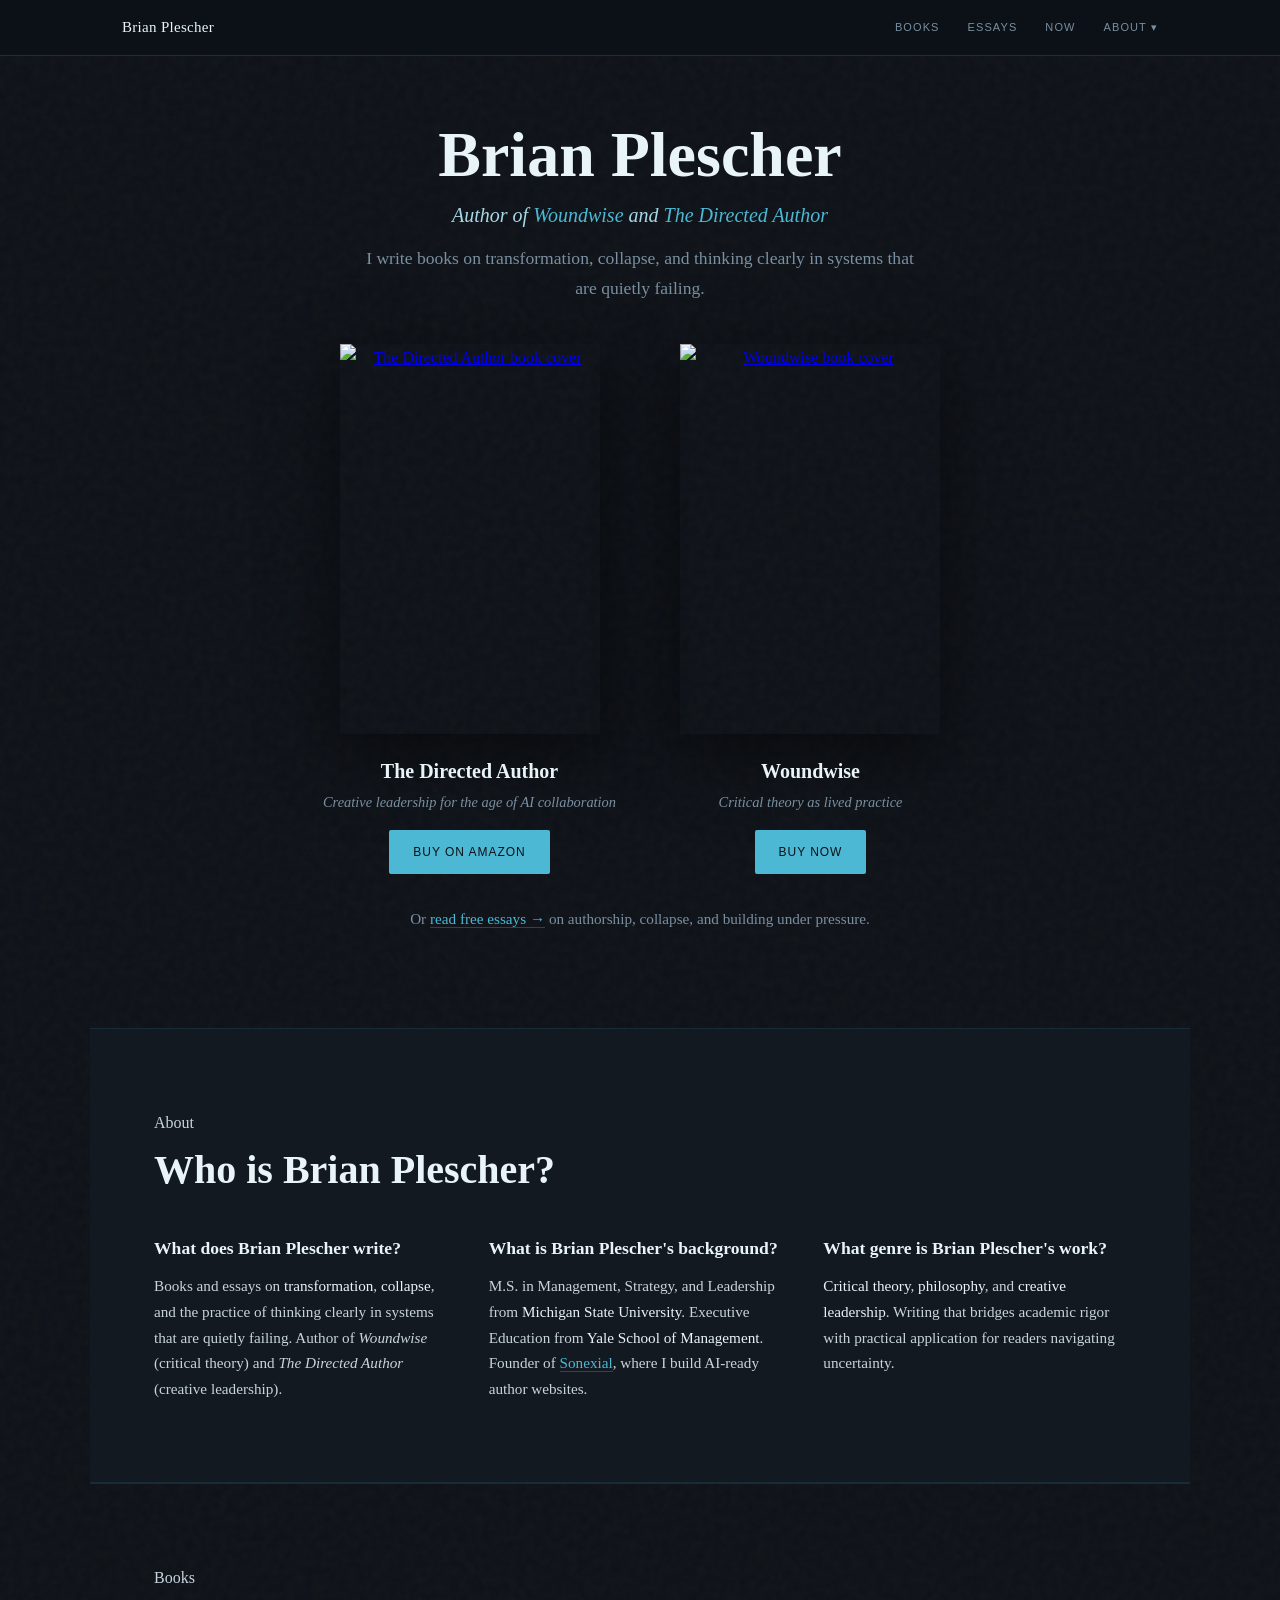
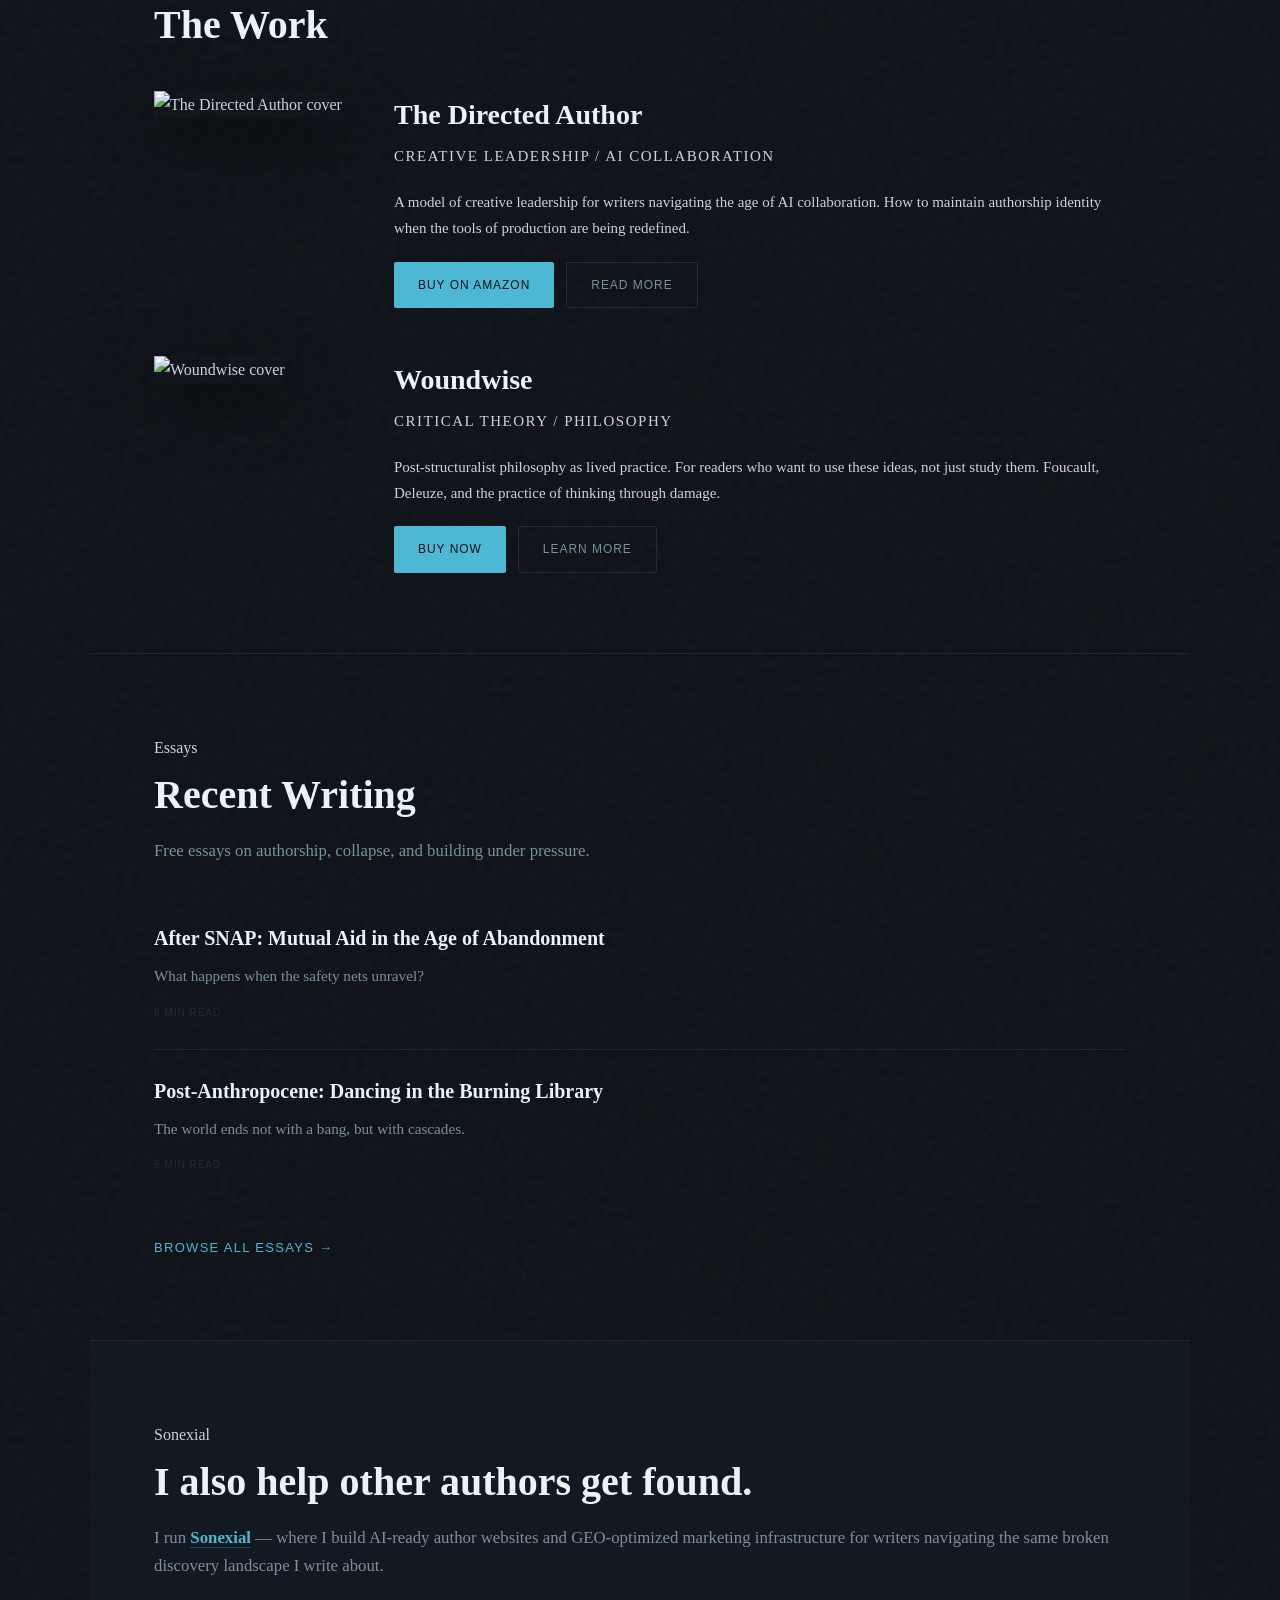
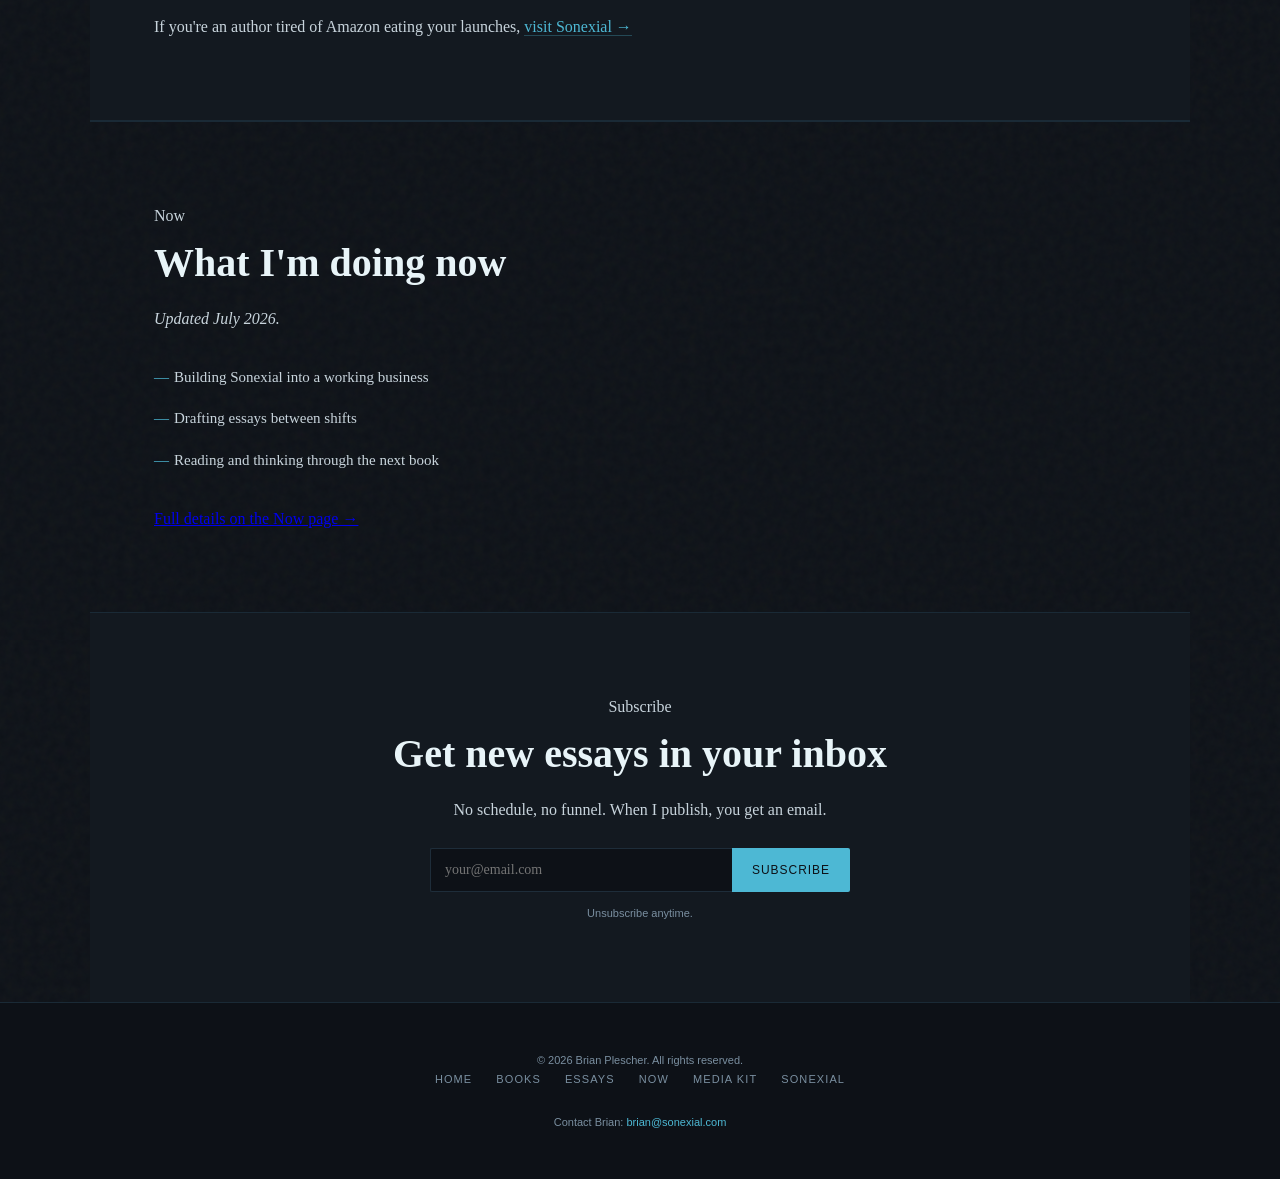
==== index.html @ e0bbc126 "Use new headshot for social-share card and JSON-LD Person image Co-Authored-By: Devin AI <158243242+" ====
<!DOCTYPE html>
<html lang="en">

<head>
    <meta charset="UTF-8">
    <meta name="viewport" content="width=device-width, initial-scale=1.0">
    <meta name="description"
        content="Brian Plescher is the author of Woundwise and The Directed Author. Books and essays on transformation, collapse, and thinking clearly in an unraveling world.">
    <meta name="author" content="Brian Plescher">
    <meta name="robots" content="index, follow">
    <link rel="canonical" href="https://brianplescher.com/">

    <meta property="og:type" content="profile">
    <meta property="og:url" content="https://brianplescher.com/">
    <meta property="og:title" content="Brian Plescher | Author of Woundwise and The Directed Author">
    <meta property="og:description"
        content="Books and essays on transformation, collapse, and thinking clearly in an unraveling world.">
    <meta property="og:image" content="https://brianplescher.com/images/brian-plescher-headshot-og.jpg">
    <meta property="og:profile:first_name" content="Brian">
    <meta property="og:profile:last_name" content="Plescher">

    <meta name="twitter:card" content="summary_large_image">
    <meta name="twitter:title" content="Brian Plescher | Author of Woundwise and The Directed Author">
    <meta name="twitter:description"
        content="Books and essays on transformation, collapse, and thinking clearly in an unraveling world.">
    <meta name="twitter:image" content="https://brianplescher.com/images/brian-plescher-headshot-og.jpg">

    <title>Brian Plescher | Author of Woundwise and The Directed Author</title>
    <link rel="icon" href="/images/favicon.png">
  <link rel="apple-touch-icon" href="/images/apple-touch-icon.png">

    <!-- Schema Markup: Person + Book entities -->

    <link rel="stylesheet" href="/style.css">
  <script type="application/ld+json">
  {
    "@context": "https://schema.org",
    "@graph": [
      {
        "@type": "Person",
        "@id": "https://brianplescher.com/#person",
        "name": "Brian Plescher",
        "url": "https://brianplescher.com/",
        "image": "https://brianplescher.com/images/brian-plescher-headshot.jpg",
        "description": "Author of Woundwise and The Directed Author. Essays and books on transformation, collapse, and thinking clearly in an unraveling world.",
        "jobTitle": "Author and Strategist",
        "alumniOf": [
          {
            "@type": "CollegeOrUniversity",
            "name": "Michigan State University",
            "sameAs": "https://www.msu.edu"
          },
          {
            "@type": "CollegeOrUniversity",
            "name": "Yale School of Management",
            "sameAs": "https://som.yale.edu"
          }
        ],
        "knowsAbout": [
          "Critical Theory",
          "Philosophy",
          "AI Collaboration",
          "Creative Leadership",
          "Collapse Studies",
          "Authorship"
        ],
        "sameAs": [
          "https://instagram.com/brianlplescher",
          "https://facebook.com/brianlplescher",
          "https://www.linkedin.com/in/brianplescher",
          "https://www.youtube.com/@brianlplescher",
          "https://www.goodreads.com/user/show/205617121-brian-plescher",
          "https://sonexial.com"
        ],
        "worksFor": {
          "@type": "Organization",
          "name": "Sonexial",
          "url": "https://sonexial.com"
        },
        "alternateName": "Brian L. Plescher",
        "email": "mailto:brian@sonexial.com"
      },
      {
        "@type": "WebSite",
        "name": "Brian Plescher",
        "url": "https://brianplescher.com/",
        "publisher": {
          "@id": "https://brianplescher.com/#person"
        },
        "about": {
          "@id": "https://brianplescher.com/#person"
        },
        "@id": "https://brianplescher.com/#website",
        "inLanguage": "en"
      },
      {
        "@type": "WebPage",
        "@id": "https://brianplescher.com/#webpage",
        "url": "https://brianplescher.com/",
        "name": "Brian Plescher | Author of Woundwise and The Directed Author",
        "isPartOf": {
          "@id": "https://brianplescher.com/#website"
        },
        "inLanguage": "en",
        "description": "Brian Plescher is the author of Woundwise and The Directed Author. Books and essays on transformation, collapse, and thinking clearly in an unraveling world.",
        "about": {
          "@id": "https://brianplescher.com/#person"
        }
      },
      {
        "@type": "Book",
        "@id": "https://brianplescher.com/books/woundwise/#book",
        "name": "Woundwise",
        "author": {
          "@id": "https://brianplescher.com/#person"
        },
        "bookFormat": "https://schema.org/EBook",
        "genre": [
          "Philosophy",
          "Critical Theory",
          "Social Theory"
        ],
        "description": "Critical theory as lived practice — post-structuralist philosophy for readers who want to use these ideas, not just study them.",
        "url": "https://brianplescher.com/books/woundwise/",
        "sameAs": "https://www.amazon.com/Woundwise-Post-Structural-Philosophy-Lived-Practice/dp/B0H4187SJS",
        "image": "https://brianplescher.com/images/woundwise_cover_seo.webp",
        "inLanguage": "en",
        "publisher": "Brian Plescher",
        "datePublished": "2024",
        "bookEdition": "Second Edition",
        "about": [
          "Post-structuralist philosophy",
          "Critical theory",
          "Social movements",
          "Trauma studies"
        ]
      },
      {
        "@type": "Book",
        "@id": "https://brianplescher.com/books/the-directed-author/#book",
        "name": "The Directed Author",
        "author": {
          "@id": "https://brianplescher.com/#person"
        },
        "bookFormat": "https://schema.org/EBook",
        "genre": [
          "Philosophy",
          "Creative Leadership",
          "Authorship"
        ],
        "description": "A model of creative leadership for writers navigating the age of AI collaboration.",
        "url": "https://brianplescher.com/books/the-directed-author/",
        "sameAs": "https://www.amazon.com/Directed-Author-Leadership-Authorship-Collaboration/dp/B0H3JZMVHY",
        "image": "https://brianplescher.com/images/directed_author_cover.webp",
        "inLanguage": "en",
        "publisher": "Brian Plescher",
        "datePublished": "2024",
        "offers": {
          "@type": "Offer",
          "url": "https://www.amazon.com/Directed-Author-Leadership-Authorship-Collaboration/dp/B0H3JZMVHY",
          "price": "9.99",
          "priceCurrency": "USD",
          "availability": "https://schema.org/InStock"
        },
        "bookEdition": "First Edition",
        "about": [
          "AI collaboration",
          "Authorship identity",
          "Creative leadership"
        ]
      }
    ]
  }
  </script>
  <!-- Privacy-friendly analytics by Plausible -->
  <script async src="https://plausible.io/js/pa-neyokovvv9XcJ-YYjehOU.js"></script>
  <script>
    window.plausible=window.plausible||function(){(plausible.q=plausible.q||[]).push(arguments)},plausible.init=plausible.init||function(i){plausible.o=i||{}};
    plausible.init()
  </script>
</head>

<body>

    <a href="#main" class="skip-link">Skip to main content</a>

    <!-- HEADER -->
    <header class="site-header">
        <div class="header-inner">
            <a href="/" class="logo">Brian Plescher</a>
            <button class="nav-hamburger" aria-label="Toggle navigation" aria-expanded="false" aria-controls="main-nav">
                <span></span><span></span><span></span>
            </button>
            <nav class="main-nav" id="main-nav" aria-label="Main navigation">
                <a href="#books-heading">Books</a>
                <a href="/essays.html">Essays</a>
                <a href="/now/">Now</a>
                <div class="nav-dropdown">
                    <a href="#about">About</a>
                    <div class="nav-submenu"><a href="/media-kit/">Media Kit</a></div>
                </div>
            </nav>
        </div>
    </header>

    <main id="main">

        <!-- HERO: Books First -->
        <section class="hero" aria-label="Introduction">
            <div class="hero-content">
                <h1 class="hero-title">Brian Plescher</h1>
                <p class="hero-tagline">Author of <em>Woundwise</em> and <em>The Directed Author</em></p>
                <p class="hero-description">I write books on transformation, collapse, and thinking clearly in systems
                    that are quietly failing.</p>

                <div class="book-showcase">
                    <article class="book-card">
                        <a href="https://www.amazon.com/Directed-Author-Leadership-Authorship-Collaboration/dp/B0H3JZMVHY"
                            class="book-cover-link" target="_blank" rel="noopener">
                            <img src="/images/directed_author_cover.webp" alt="The Directed Author book cover"
                                width="300" height="450" loading="eager">
                        </a>
                        <div class="book-info">
                            <h2 class="book-title-sm">The Directed Author</h2>
                            <p class="book-subtitle">Creative leadership for the age of AI collaboration</p>
                            <a href="https://www.amazon.com/Directed-Author-Leadership-Authorship-Collaboration/dp/B0H3JZMVHY"
                                class="btn-primary" target="_blank" rel="noopener">Buy on Amazon</a>
                        </div>
                    </article>

                    <article class="book-card">
                        <a href="/books/woundwise/" class="book-cover-link">
                            <img src="/images/woundwise_cover_seo.webp" alt="Woundwise book cover" width="300" height="450"
                                loading="lazy">
                        </a>
                        <div class="book-info">
                            <h2 class="book-title-sm">Woundwise</h2>
                            <p class="book-subtitle">Critical theory as lived practice</p>
                            <a href="https://www.amazon.com/Woundwise-Post-Structural-Philosophy-Lived-Practice/dp/B0H4187SJS" target="_blank" rel="noopener" class="btn-primary">Buy Now</a>
                        </div>
                    </article>
                </div>

                <p class="hero-secondary">Or <a href="/essays.html">read free essays →</a> on authorship, collapse, and
                    building under pressure.</p>
            </div>
        </section>

        <!-- Q&A SECTION: For AI Citation -->
        <section class="section qa-section" id="about" aria-label="About the author">
            <div class="container">
                <div class="section-label">About</div>
                <h2 class="section-title">Who is Brian Plescher?</h2>

                <div class="qa-grid">
                    <div class="qa-item">
                        <h3>What does Brian Plescher write?</h3>
                        <p>Books and essays on <strong>transformation</strong>, <strong>collapse</strong>, and the
                            practice of thinking clearly in systems that are quietly failing. Author of
                            <em>Woundwise</em> (critical theory) and <em>The Directed Author</em> (creative leadership).
                        </p>
                    </div>

                    <div class="qa-item">
                        <h3>What is Brian Plescher's background?</h3>
                        <p>M.S. in Management, Strategy, and Leadership from <strong>Michigan State University</strong>.
                            Executive Education from <strong>Yale School of Management</strong>. Founder of <a
                                href="https://sonexial.com">Sonexial</a>, where I build AI-ready author websites.</p>
                    </div>

                    <div class="qa-item">
                        <h3>What genre is Brian Plescher's work?</h3>
                        <p><strong>Critical theory</strong>, <strong>philosophy</strong>, and <strong>creative
                                leadership</strong>. Writing that bridges academic rigor with practical application for
                            readers navigating uncertainty.</p>
                    </div>
                </div>
            </div>
        </section>

        <!-- BOOKS SECTION -->
        <section class="section books-section" aria-labelledby="books-heading">
            <div class="container">
                <div class="section-label">Books</div>
                <h2 id="books-heading" class="section-title">The Work</h2>

                <div class="books-list">
                    <article class="book-detail">
                        <div class="book-detail-cover">
                            <img src="/images/directed_author_cover.webp" alt="The Directed Author cover"
                                loading="lazy">
                        </div>
                        <div class="book-detail-content">
                            <h3>The Directed Author</h3>
                            <p class="book-genre">Creative Leadership / AI Collaboration</p>
                            <p>A model of creative leadership for writers navigating the age of AI collaboration. How to
                                maintain authorship identity when the tools of production are being redefined.</p>
                            <div class="book-actions">
                                <a href="https://www.amazon.com/Directed-Author-Leadership-Authorship-Collaboration/dp/B0H3JZMVHY"
                                    class="btn-primary" target="_blank" rel="noopener">Buy on Amazon</a>
                                <a href="/books/the-directed-author/" class="btn-ghost">Read More</a>
                            </div>
                        </div>
                    </article>

                    <article class="book-detail">
                        <div class="book-detail-cover">
                            <img src="/images/woundwise_cover_seo.webp" alt="Woundwise cover" loading="lazy">
                        </div>
                        <div class="book-detail-content">
                            <h3>Woundwise</h3>
                            <p class="book-genre">Critical Theory / Philosophy</p>
                            <p>Post-structuralist philosophy as lived practice. For readers who want to use these ideas,
                                not just study them. Foucault, Deleuze, and the practice of thinking through damage.</p>
                            <div class="book-actions">
                                <a href="https://www.amazon.com/Woundwise-Post-Structural-Philosophy-Lived-Practice/dp/B0H4187SJS" target="_blank" rel="noopener" class="btn-primary">Buy Now</a>
                                <a href="/books/woundwise/" class="btn-ghost">Learn More</a>
                            </div>
                        </div>
                    </article>
                </div>
            </div>
        </section>

        <!-- ESSAYS SECTION -->
        <section class="section essays-section" aria-labelledby="essays-heading">
            <div class="container">
                <div class="section-label">Essays</div>
                <h2 id="essays-heading" class="section-title">Recent Writing</h2>
                <p class="section-sub">Free essays on authorship, collapse, and building under pressure.</p>

                <div class="essays-list">
                    <article class="essay-item">
                        <h3><a href="/essays.html#gift-of-hunger">After SNAP: Mutual Aid in the Age of Abandonment</a></h3>
                        <p>What happens when the safety nets unravel?</p>
                        <span class="essay-meta">8 min read</span>
                    </article>

                    <article class="essay-item">
                        <h3><a href="/essays.html#post-anthropocene">Post-Anthropocene: Dancing in the Burning Library</a></h3>
                        <p>The world ends not with a bang, but with cascades.</p>
                        <span class="essay-meta">5 min read</span>
                    </article>
                </div>

                <p class="section-cta"><a href="/essays.html">Browse all essays →</a></p>
            </div>
        </section>

        <!-- SONEXIAL SECTION -->
        <section class="section sonexial-section" aria-label="Sonexial">
            <div class="container">
                <div class="section-label">Sonexial</div>
                <h2 class="section-title">I also help other authors get found.</h2>
                <p class="section-sub">I run <a href="https://sonexial.com"><strong>Sonexial</strong></a> — where I
                    build AI-ready author websites and GEO-optimized marketing infrastructure for writers navigating the
                    same broken discovery landscape I write about.</p>
                <p>If you're an author tired of Amazon eating your launches, <a href="https://sonexial.com">visit
                        Sonexial →</a></p>
            </div>
        </section>

        <!-- NOW SECTION -->
        <section class="section now-section" aria-label="Now">
            <div class="container">
                <div class="section-label">Now</div>
                <h2 class="section-title">What I'm doing now</h2>
                <p><em>Updated July 2026.</em></p>
                <ul class="now-list">
                    <li>Building Sonexial into a working business</li>
                    <li>Drafting essays between shifts</li>
                    <li>Reading and thinking through the next book</li>
                </ul>
                <p><a href="/now/">Full details on the Now page →</a></p>
            </div>
        </section>

        <!-- SUBSCRIBE -->
        <section class="section subscribe-section" id="subscribe" aria-label="Subscribe">
            <div class="container">
                <div class="section-label">Subscribe</div>
                <h2 class="section-title">Get new essays in your inbox</h2>
                <p>No schedule, no funnel. When I publish, you get an email.</p>

                <form class="subscribe-form" name="newsletter" method="POST" action="/thankyou.html" data-netlify="true" netlify-honeypot="bot-field">
                    <input type="hidden" name="form-name" value="newsletter">
                    <p class="sr-only"><label>Leave this field empty <input name="bot-field" tabindex="-1" autocomplete="off"></label></p>
                    <label for="newsletter-email" class="sr-only">Email address</label>
                    <input type="email" id="newsletter-email" name="email" placeholder="your@email.com" required autocomplete="email">
                    <button type="submit" class="btn-primary">Subscribe</button>
                </form>
                <p class="form-note">Unsubscribe anytime.</p>
            </div>
        </section>

    </main>

    <!-- FOOTER -->
    <footer class="site-footer">
        <div class="container">
            <p>© 2026 Brian Plescher. All rights reserved.</p>
            <nav aria-label="Footer navigation">
                <a href="/">Home</a>
                <a href="/#books-heading">Books</a>
                <a href="/essays.html">Essays</a>
                <a href="/now/">Now</a>
                <a href="/media-kit/">Media Kit</a>
                <a href="https://sonexial.com">Sonexial</a>
            </nav>
        </div>
      <p class="footer-contact">Contact Brian: <a href="mailto:brian@sonexial.com">brian@sonexial.com</a></p>
    </footer>

    <script src="/js/nav.js" defer></script>
</body>

</html>
---- style.css ----
/* ==================== DESIGN SYSTEM ==================== */
:root {
  --bg: #0d1117;
  --surface: #131920;
  --surface-raised: #161c26;
  --cyan: #4db8d4;
  --cyan-light: #a8d8e8;
  --cyan-dim: rgba(77, 184, 212, 0.15);
  --headline: #e8f4f8;
  --body: #c8d4dc;
  --muted: #7a8fa0;
  --border: #1e2d3a;
  --rule: #1a2a36;
  --error: #e05c5c;
  --success: #4db8d4;

  --space-xs: 0.5rem;
  --space-sm: 0.75rem;
  --space-md: 1rem;
  --space-lg: 1.5rem;
  --space-xl: 2rem;
  --space-2xl: 3rem;
  --space-3xl: 5rem;
  --space-4xl: 8rem;

  --max-width-content: 1100px;
  --max-width-prose: 680px;
  --transition-fast: 0.15s ease-out;
  --transition-base: 0.25s ease-out;
}

/* ==================== BASE ==================== */
*, *::before, *::after {
  box-sizing: border-box;
  margin: 0;
  padding: 0;
}

html {
  scroll-behavior: smooth;
  -webkit-font-smoothing: antialiased;
  -moz-osx-font-smoothing: grayscale;
}

body {
  font-family: 'Libre Baskerville', Georgia, serif;
  background: var(--bg);
  color: var(--body);
  min-height: 100vh;
  line-height: 1.7;
  overflow-x: hidden;
  background-image: url("data:image/svg+xml,%3Csvg viewBox='0 0 200 200' xmlns='http://www.w3.org/2000/svg'%3E%3Cfilter id='n'%3E%3CfeTurbulence type='fractalNoise' baseFrequency='0.75' numOctaves='4' stitchTiles='stitch'/%3E%3C/filter%3E%3Crect width='100%25' height='100%25' filter='url(%23n)' opacity='0.035'/%3E%3C/svg%3E");
}

main#main {
  min-height: calc(100vh - 280px);
}

.sr-only {
  position: absolute;
  width: 1px;
  height: 1px;
  padding: 0;
  margin: -1px;
  overflow: hidden;
  clip: rect(0, 0, 0, 0);
  white-space: nowrap;
  border: 0;
}

:focus-visible,
input:focus-visible,
textarea:focus-visible,
select:focus-visible {
  outline: 2px solid var(--cyan);
  outline-offset: 2px;
}

.skip-link {
  position: absolute;
  left: -9999px;
  z-index: 10000;
  background: var(--cyan);
  color: var(--bg);
  padding: 0.75rem 1.25rem;
  text-decoration: none;
  font-family: 'Montserrat', sans-serif;
  font-size: 13px;
}
.skip-link:focus {
  left: 1rem;
  top: 1rem;
}

/* ==================== NEW HEADER (site-header) ==================== */
.site-header {
  position: fixed;
  top: 0; left: 0; right: 0;
  z-index: 1000;
  height: 56px;
  background: rgba(13, 17, 23, 0.92);
  backdrop-filter: blur(8px);
  border-bottom: 1px solid var(--border);
}

.header-inner {
  max-width: var(--max-width-content);
  margin: 0 auto;
  padding: 0 2rem;
  height: 100%;
  display: flex;
  align-items: center;
  justify-content: space-between;
}

.logo {
  font-family: 'IM Fell English', serif;
  font-size: 15px;
  color: var(--headline);
  text-decoration: none;
  letter-spacing: 0.02em;
}

.main-nav {
  display: flex;
  gap: 1.75rem;
}

.main-nav a {
  font-family: 'Montserrat', sans-serif;
  font-size: 11px;
  letter-spacing: 0.1em;
  text-transform: uppercase;
  color: var(--muted);
  text-decoration: none;
  transition: color 0.2s;
}

.main-nav a:hover { color: var(--cyan); }

/* ── Nav dropdown (About → Media Kit) ── */
.nav-dropdown { position: relative; }
.main-nav .nav-dropdown > a { display: block; }
.nav-dropdown > a::after { content: " \25BE"; }
.nav-submenu {
  display: none;
  position: absolute;
  top: 100%;
  left: -1rem;
  min-width: 10rem;
  list-style: none;
  margin: 0;
  padding: 0.75rem 0 0.5rem;
  background: rgba(13, 17, 23, 0.98);
  border: 1px solid var(--border);
}
.nav-dropdown:hover .nav-submenu,
.nav-dropdown:focus-within .nav-submenu { display: block; }
.nav-submenu a { display: block; padding: 0.4rem 1rem; }

/* ==================== LEGACY NAV (site-nav) ==================== */
.site-nav {
  position: fixed;
  top: 0; left: 0; right: 0;
  z-index: 1000;
  height: 56px;
  background: rgba(13, 17, 23, 0.92);
  backdrop-filter: blur(8px);
  border-bottom: 1px solid var(--border);
  display: flex;
  align-items: center;
  justify-content: space-between;
  padding: 0 2rem;
}

.nav-brand {
  font-family: 'IM Fell English', serif;
  font-size: 15px;
  color: var(--headline);
  text-decoration: none;
  letter-spacing: 0.02em;
  white-space: nowrap;
}

.nav-links {
  display: flex;
  gap: 1.75rem;
  list-style: none;
  align-items: center;
}

.nav-links a {
  font-family: 'Montserrat', sans-serif;
  font-size: 11px;
  font-weight: 400;
  letter-spacing: 0.1em;
  text-transform: uppercase;
  color: var(--muted);
  text-decoration: none;
  transition: color 0.2s;
  white-space: nowrap;
}

.nav-links a:hover,
.nav-links a.active {
  color: var(--cyan);
}

.nav-hamburger {
  display: none;
  flex-direction: column;
  gap: 5px;
  background: none;
  border: none;
  cursor: pointer;
  padding: 8px;
  min-width: 44px;
  min-height: 44px;
  align-items: center;
  justify-content: center;
}

.nav-hamburger span {
  display: block;
  width: 22px;
  height: 2px;
  background: var(--muted);
  transition: all 0.2s;
}

.nav-hamburger.open span:nth-child(1) { transform: translateY(7px) rotate(45deg); }
.nav-hamburger.open span:nth-child(2) { opacity: 0; }
.nav-hamburger.open span:nth-child(3) { transform: translateY(-7px) rotate(-45deg); }

@media (max-width: 768px) {
  .nav-hamburger { display: flex; }
  .nav-links {
    display: none;
    position: fixed;
    top: 56px; left: 0; right: 0;
    background: rgba(13, 17, 23, 0.98);
    flex-direction: column;
    gap: 0;
    padding: 1rem 0;
    border-bottom: 1px solid var(--border);
  }
  .nav-links.open { display: flex; }
  .nav-links li { width: 100%; }
  .nav-links a {
    display: block;
    padding: 14px 2rem;
    font-size: 12px;
    min-height: 44px;
    display: flex;
    align-items: center;
  }
  .main-nav {
    display: none;
    position: fixed;
    top: 56px; left: 0; right: 0;
    background: rgba(13, 17, 23, 0.98);
    flex-direction: column;
    gap: 0;
    padding: 1rem 0;
    border-bottom: 1px solid var(--border);
  }
  .main-nav.open { display: flex; }
  .nav-submenu {
    display: block;
    position: static;
    min-width: 0;
    padding: 0;
    background: none;
    border: 0;
  }
  .nav-dropdown > a::after { content: none; }
  .nav-links .nav-submenu a,
  .main-nav .nav-submenu a { padding-left: 3rem; }
  .main-nav a {
    display: flex;
    align-items: center;
    min-height: 44px;
    padding: 14px 2rem;
  }
}

body { padding-top: 56px; }

/* ==================== NEW HERO (Books First) ==================== */
.hero {
  min-height: calc(100vh - 56px);
  padding: 4rem 2rem 6rem;
  display: flex;
  flex-direction: column;
  align-items: center;
  justify-content: center;
  text-align: center;
}

.hero-content {
  max-width: 900px;
}

.hero-title {
  font-family: 'IM Fell English', serif;
  font-size: clamp(2.5rem, 5vw, 4rem);
  color: var(--headline);
  margin-bottom: 0.5rem;
  line-height: 1.1;
}

.hero-tagline {
  font-family: 'IM Fell English', serif;
  font-style: italic;
  font-size: 1.25rem;
  color: var(--cyan-light);
  margin-bottom: 0.75rem;
}

.hero-tagline em {
  color: var(--cyan);
  font-style: italic;
}

.hero-description {
  font-family: 'Libre Baskerville', serif;
  font-size: 1.1rem;
  color: var(--muted);
  max-width: 560px;
  margin: 0 auto 2.5rem;
  line-height: 1.7;
}

/* Book Showcase Grid */
.book-showcase {
  display: grid;
  grid-template-columns: repeat(2, 1fr);
  gap: 3rem;
  margin-bottom: 2rem;
  max-width: 700px;
  margin-left: auto;
  margin-right: auto;
}

.book-card {
  display: flex;
  flex-direction: column;
  align-items: center;
  gap: 1.25rem;
}

.book-cover-link {
  display: block;
  width: 100%;
  max-width: 260px;
  transition: transform 0.3s ease;
}

.book-cover-link:hover {
  transform: translateY(-4px);
}

.book-cover-link img {
  width: 100%;
  height: auto;
  display: block;
  box-shadow: 0 20px 60px rgba(0,0,0,0.5);
}

.book-info {
  text-align: center;
}

.book-title-sm {
  font-family: 'IM Fell English', serif;
  font-size: 1.25rem;
  color: var(--headline);
  margin-bottom: 0.25rem;
}

.book-subtitle {
  font-family: 'Libre Baskerville', serif;
  font-size: 0.9rem;
  font-style: italic;
  color: var(--muted);
  margin-bottom: 1rem;
  line-height: 1.5;
}

.hero-secondary {
  font-family: 'Libre Baskerville', serif;
  font-size: 0.95rem;
  color: var(--muted);
}

.hero-secondary a {
  color: var(--cyan);
  text-decoration: none;
  border-bottom: 1px solid rgba(77,184,212,0.3);
}

.hero-secondary a:hover {
  border-color: var(--cyan);
}

/* ==================== LEGACY HERO ==================== */
.hero-wordmark {
  font-family: 'IM Fell English', serif;
  font-size: 3.5rem;
  color: var(--headline);
  line-height: 1.1;
  margin-bottom: 1.25rem;
  opacity: 0;
  transform: translateY(12px);
  animation: fadeUp 0.6s ease forwards;
}

.hero-subhead {
  font-family: 'Libre Baskerville', serif;
  font-style: italic;
  font-size: 1.1rem;
  color: var(--muted);
  margin-bottom: 1.5rem;
  opacity: 0;
  transform: translateY(12px);
  animation: fadeUp 0.6s ease 0.15s forwards;
}

.hero-body {
  font-family: 'Libre Baskerville', serif;
  font-size: 1rem;
  color: var(--body);
  max-width: 520px;
  margin: 0 auto 2rem;
  line-height: 1.8;
  opacity: 0;
  transform: translateY(12px);
  animation: fadeUp 0.6s ease 0.3s forwards;
}

.hero-cta {
  font-family: 'Montserrat', sans-serif;
  font-size: 13px;
  font-weight: 500;
  letter-spacing: 0.15em;
  text-transform: uppercase;
  color: var(--cyan);
  text-decoration: none;
  opacity: 0;
  transform: translateY(12px);
  animation: fadeUp 0.6s ease 0.45s forwards;
  transition: opacity 0.2s;
}

.hero-cta:hover { opacity: 0.8; }

.scroll-indicator {
  position: absolute;
  bottom: 2rem;
  left: 50%;
  transform: translateX(-50%);
  opacity: 0;
  animation: fadeUp 0.6s ease 0.8s forwards;
  transition: opacity 0.4s;
}

.scroll-indicator.hidden { opacity: 0 !important; }

.scroll-chevron {
  width: 20px;
  height: 20px;
  border-right: 2px solid var(--muted);
  border-bottom: 2px solid var(--muted);
  transform: rotate(45deg);
  animation: bounce 1.6s ease infinite;
}

@keyframes bounce {
  0%, 100% { transform: rotate(45deg) translateY(0); }
  50% { transform: rotate(45deg) translateY(5px); }
}

/* ==================== CONTAINER UTILITY ==================== */
.container {
  max-width: var(--max-width-content);
  margin: 0 auto;
  padding: 0 2rem;
}

/* ==================== SECTION LAYOUT ==================== */
.section {
  padding: 5rem 2rem;
  max-width: var(--max-width-content);
  margin: 0 auto;
}

.section-narrow {
  padding: 5rem 2rem;
  max-width: 680px;
  margin: 0 auto;
}

.section-full {
  padding: 5rem 2rem;
  width: 100%;
}

.section + .section,
.section + .section-full,
.section-full + .section {
  border-top: 1px solid var(--rule);
}

.section-title {
  font-family: 'IM Fell English', serif;
  font-size: clamp(1.75rem, 4vw, 2.5rem);
  color: var(--headline);
  margin-bottom: 0.5rem;
}

.section-sub {
  font-family: 'Libre Baskerville', serif;
  font-size: 1.05rem;
  color: var(--muted);
  margin-bottom: 2rem;
  line-height: 1.7;
}

/* ==================== Q&A SECTION ==================== */
.qa-section {
  background: var(--surface);
  border-top: 1px solid var(--rule);
  border-bottom: 1px solid var(--rule);
}

.qa-grid {
  display: grid;
  grid-template-columns: repeat(3, 1fr);
  gap: 2rem;
  margin-top: 2rem;
}

.qa-item h3 {
  font-family: 'IM Fell English', serif;
  font-size: 1.1rem;
  color: var(--headline);
  margin-bottom: 0.75rem;
  line-height: 1.4;
}

.qa-item p {
  font-family: 'Libre Baskerville', serif;
  font-size: 0.95rem;
  color: var(--body);
  line-height: 1.7;
}

.qa-item strong {
  color: var(--headline);
  font-weight: normal;
}

.qa-item a {
  color: var(--cyan);
  text-decoration: none;
  border-bottom: 1px solid rgba(77,184,212,0.3);
}

.qa-item a:hover {
  border-color: var(--cyan);
}

/* ==================== BOOK SECTIONS ==================== */
.book-grid {
  display: grid;
  grid-template-columns: 280px 1fr;
  gap: 4rem;
  align-items: start;
}

.book-grid.secondary {
  grid-template-columns: 200px 1fr;
  gap: 3rem;
}

.book-cover-wrap {
  position: sticky;
  top: 80px;
}

.book-cover {
  width: 100%;
  height: auto;
  display: block;
  box-shadow: 0 20px 60px rgba(0,0,0,0.5);
  transition: transform 0.3s ease;
}

.book-cover:hover {
  transform: translateY(-4px);
}

.book-label {
  font-family: 'Montserrat', sans-serif;
  font-size: 10px;
  font-weight: 400;
  letter-spacing: 0.2em;
  text-transform: uppercase;
  color: var(--cyan);
  margin-bottom: 0.75rem;
}

.book-title {
  font-family: 'IM Fell English', serif;
  font-size: 2.25rem;
  color: var(--headline);
  line-height: 1.15;
  margin-bottom: 0.5rem;
}

.book-title.secondary {
  font-size: 1.75rem;
}

.book-format {
  font-family: 'Montserrat', sans-serif;
  font-size: 12px;
  font-weight: 300;
  color: var(--muted);
  margin-bottom: 1.5rem;
}

.book-pullquote {
  font-family: 'IM Fell English', serif;
  font-style: italic;
  font-size: 1.05rem;
  color: var(--cyan-light);
  line-height: 1.65;
  border-left: 2px solid var(--cyan);
  padding-left: 1.25rem;
  margin: 1.5rem 0;
}

.book-description {
  font-family: 'Libre Baskerville', serif;
  font-size: 15px;
  color: var(--body);
  line-height: 1.75;
  margin-bottom: 1rem;
}

.book-description a {
  color: var(--cyan);
  text-decoration: none;
  border-bottom: 1px solid rgba(77,184,212,0.3);
}

.book-description a:hover { border-color: var(--cyan); }

/* New Book Detail Section */
.books-list {
  display: flex;
  flex-direction: column;
  gap: 3rem;
  margin-top: 2rem;
}

.book-detail {
  display: grid;
  grid-template-columns: 200px 1fr;
  gap: 2.5rem;
  align-items: start;
}

.book-detail-cover img {
  width: 100%;
  height: auto;
  box-shadow: 0 20px 60px rgba(0,0,0,0.5);
}

.book-detail-content h3 {
  font-family: 'IM Fell English', serif;
  font-size: 1.75rem;
  color: var(--headline);
  margin-bottom: 0.25rem;
}

.book-genre {
  font-family: 'Montserrat', sans-serif;
  font-size: 11px;
  letter-spacing: 0.1em;
  text-transform: uppercase;
  color: var(--cyan);
  margin-bottom: 1rem;
}

.book-detail-content p {
  font-family: 'Libre Baskerville', serif;
  font-size: 15px;
  color: var(--body);
  line-height: 1.75;
  margin-bottom: 1.25rem;
}

.book-actions {
  display: flex;
  gap: 0.75rem;
  flex-wrap: wrap;
}

.book-ctas {
  display: flex;
  gap: 0.75rem;
  flex-wrap: wrap;
  margin-top: 1.75rem;
}

/* ==================== BUTTONS ==================== */
.btn-primary {
  display: inline-flex;
  align-items: center;
  gap: 6px;
  background: var(--cyan);
  color: var(--bg);
  font-family: 'Montserrat', sans-serif;
  font-size: 12px;
  font-weight: 500;
  letter-spacing: 0.08em;
  text-transform: uppercase;
  text-decoration: none;
  padding: 12px 24px;
  border-radius: 2px;
  border: none;
  cursor: pointer;
  transition: background 0.2s, transform 0.15s;
  min-height: 44px;
}

.btn-primary:hover {
  background: var(--cyan-light);
  transform: translateY(-1px);
}

.btn-secondary {
  display: inline-flex;
  align-items: center;
  gap: 6px;
  background: transparent;
  color: var(--body);
  font-family: 'Montserrat', sans-serif;
  font-size: 12px;
  font-weight: 500;
  letter-spacing: 0.08em;
  text-transform: uppercase;
  text-decoration: none;
  padding: 12px 24px;
  border-radius: 2px;
  border: 1px solid var(--border);
  cursor: pointer;
  transition: border-color 0.2s, color 0.2s, transform 0.15s;
  min-height: 44px;
}

.btn-secondary:hover {
  border-color: var(--cyan);
  color: var(--cyan);
  transform: translateY(-1px);
}

.btn-ghost {
  display: inline-flex;
  align-items: center;
  gap: 6px;
  background: transparent;
  color: var(--muted);
  font-family: 'Montserrat', sans-serif;
  font-size: 12px;
  font-weight: 500;
  letter-spacing: 0.08em;
  text-transform: uppercase;
  text-decoration: none;
  padding: 12px 24px;
  border-radius: 2px;
  border: 1px solid var(--border);
  cursor: pointer;
  transition: border-color 0.2s, color 0.2s;
  min-height: 44px;
}

.btn-ghost:hover {
  border-color: var(--cyan);
  color: var(--cyan);
}

/* ==================== ESSAYS SECTION ==================== */
.essays-list {
  display: flex;
  flex-direction: column;
  gap: 0;
  margin-top: 2rem;
}

.essay-item {
  padding: 1.5rem 0;
  border-bottom: 1px solid var(--rule);
}

.essay-item:last-child {
  border-bottom: none;
}

.essay-item h3 {
  font-family: 'IM Fell English', serif;
  font-size: 1.25rem;
  margin-bottom: 0.5rem;
}

.essay-item h3 a {
  color: var(--headline);
  text-decoration: none;
  transition: color 0.2s;
}

.essay-item h3 a:hover {
  color: var(--cyan);
}

.essay-item > p {
  font-family: 'Libre Baskerville', serif;
  font-size: 0.95rem;
  color: var(--muted);
  margin-bottom: 0.5rem;
}

.essay-meta {
  font-family: 'Montserrat', sans-serif;
  font-size: 10px;
  letter-spacing: 0.1em;
  text-transform: uppercase;
  color: var(--border);
}

.section-cta {
  margin-top: 2rem;
}

.section-cta a {
  font-family: 'Montserrat', sans-serif;
  font-size: 13px;
  letter-spacing: 0.1em;
  text-transform: uppercase;
  color: var(--cyan);
  text-decoration: none;
  transition: opacity 0.2s;
}

.section-cta a:hover {
  opacity: 0.75;
}

.essays-minimal {
  text-align: center;
  padding: 4rem 2rem;
  max-width: 580px;
  margin: 0 auto;
}

.essays-minimal h2 {
  font-family: 'IM Fell English', serif;
  font-size: 2rem;
  color: var(--headline);
  margin-bottom: 1rem;
}

.essays-minimal p {
  font-family: 'Libre Baskerville', serif;
  font-size: 15px;
  color: var(--muted);
  line-height: 1.75;
  margin-bottom: 1.5rem;
}

.essays-link {
  font-family: 'Montserrat', sans-serif;
  font-size: 13px;
  font-weight: 500;
  letter-spacing: 0.12em;
  text-transform: uppercase;
  color: var(--cyan);
  text-decoration: none;
  transition: opacity 0.2s;
}

.essays-link:hover { opacity: 0.75; }

/* ==================== SONEXIAL SECTION ==================== */
.sonexial-section {
  background: var(--surface);
  border-top: 1px solid var(--rule);
  border-bottom: 1px solid var(--rule);
}

.sonexial-section a {
  color: var(--cyan);
  text-decoration: none;
  border-bottom: 1px solid rgba(77,184,212,0.3);
}

.sonexial-section a:hover {
  border-color: var(--cyan);
}

/* ==================== NOW SECTION ==================== */
.now-list {
  list-style: none;
  margin: 1.5rem 0;
}

.now-list li {
  font-family: 'Libre Baskerville', serif;
  font-size: 15px;
  color: var(--body);
  padding: 0.5rem 0;
  padding-left: 1.25rem;
  position: relative;
}

.now-list li::before {
  content: '—';
  position: absolute;
  left: 0;
  color: var(--cyan);
}

/* ==================== SUBSCRIBE SECTION ==================== */
.subscribe-section {
  background: var(--surface);
  border-top: 1px solid var(--rule);
  text-align: center;
}

.subscribe-form {
  display: flex;
  gap: 0;
  max-width: 420px;
  margin: 1.5rem auto 0.75rem;
}

.subscribe-form input {
  flex: 1;
  padding: 12px 14px;
  background: var(--bg);
  border: 1px solid var(--border);
  border-right: none;
  border-radius: 2px 0 0 2px;
  color: var(--body);
  font-family: 'Libre Baskerville', serif;
  font-size: 14px;
  outline: none;
}

.subscribe-form input:focus {
  border-color: var(--cyan);
}

.subscribe-form button {
  padding: 12px 20px;
  background: var(--cyan);
  color: var(--bg);
  border: none;
  border-radius: 0 2px 2px 0;
  font-family: 'Montserrat', sans-serif;
  font-size: 12px;
  font-weight: 500;
  letter-spacing: 0.08em;
  text-transform: uppercase;
  cursor: pointer;
  transition: background 0.2s;
}

.subscribe-form button:hover {
  background: var(--cyan-light);
}

.form-note {
  font-family: 'Montserrat', sans-serif;
  font-size: 11px;
  color: var(--muted);
}

/* ==================== ABOUT SECTION ==================== */
.about-section {
  display: grid;
  grid-template-columns: 160px 1fr;
  gap: 3rem;
  align-items: start;
}

.about-photo {
  width: 140px;
  height: 140px;
  border-radius: 50%;
  object-fit: cover;
  display: block;
}

.about-page-photo {
  float: left;
  margin: 0.4rem 1.75rem 1rem 0;
}

.about-label {
  font-family: 'Montserrat', sans-serif;
  font-size: 10px;
  font-weight: 400;
  letter-spacing: 0.2em;
  text-transform: uppercase;
  color: var(--cyan);
  margin-bottom: 0.5rem;
}

.about-name {
  font-family: 'IM Fell English', serif;
  font-size: 1.75rem;
  color: var(--headline);
  margin-bottom: 1.25rem;
}

.about-body {
  font-family: 'Libre Baskerville', serif;
  font-size: 15px;
  color: var(--body);
  line-height: 1.8;
  margin-bottom: 1rem;
}

/* ==================== CONTACT / FORMS ==================== */
.contact-section {
  background: var(--surface);
  border-top: 1px solid var(--border);
}

.contact-inner {
  max-width: 560px;
  margin: 0 auto;
  padding: 5rem 2rem;
}

.contact-headline {
  font-family: 'IM Fell English', serif;
  font-size: 2rem;
  color: var(--headline);
  margin-bottom: 0.5rem;
}

.contact-body {
  font-family: 'Libre Baskerville', serif;
  font-size: 15px;
  color: var(--muted);
  margin-bottom: 2rem;
}

.form-group {
  margin-bottom: 1.25rem;
}

.form-group label {
  display: block;
  font-family: 'Montserrat', sans-serif;
  font-size: 11px;
  font-weight: 400;
  letter-spacing: 0.1em;
  text-transform: uppercase;
  color: var(--muted);
  margin-bottom: 6px;
}

.form-group input,
.form-group textarea {
  width: 100%;
  padding: 12px 14px;
  background: var(--bg);
  border: 1px solid var(--border);
  border-radius: 2px;
  color: var(--body);
  font-family: 'Libre Baskerville', serif;
  font-size: 14px;
  outline: none;
  transition: border-color 0.2s;
  min-height: 44px;
}

.form-group input:focus,
.form-group textarea:focus {
  border-color: var(--cyan);
}

.form-group input::placeholder,
.form-group textarea::placeholder {
  color: var(--muted);
}

.form-group textarea {
  resize: vertical;
  min-height: 120px;
}

.form-error {
  color: var(--error);
  font-family: 'Montserrat', sans-serif;
  font-size: 11px;
  margin-top: 4px;
  display: none;
}

.form-error.visible { display: block; }

.email-form {
  display: flex;
  gap: 0;
  max-width: 420px;
}

.email-form input {
  flex: 1;
  padding: 12px 14px;
  background: var(--bg);
  border: 1px solid var(--border);
  border-right: none;
  border-radius: 2px 0 0 2px;
  color: var(--body);
  font-family: 'Libre Baskerville', serif;
  font-size: 14px;
  outline: none;
  transition: border-color 0.2s;
  min-height: 44px;
}

.email-form input:focus { border-color: var(--cyan); }
.email-form input::placeholder { color: var(--muted); }

.email-form button {
  padding: 12px 20px;
  background: var(--cyan);
  color: var(--bg);
  border: none;
  border-radius: 0 2px 2px 0;
  font-family: 'Montserrat', sans-serif;
  font-size: 12px;
  font-weight: 500;
  letter-spacing: 0.08em;
  text-transform: uppercase;
  cursor: pointer;
  transition: background 0.2s;
  white-space: nowrap;
  min-height: 44px;
}

.email-form button:hover { background: var(--cyan-light); }

.newsletter-section {
  margin-top: 3rem;
  padding-top: 2.5rem;
  border-top: 1px solid var(--rule);
}

.newsletter-label {
  font-family: 'Montserrat', sans-serif;
  font-size: 10px;
  font-weight: 400;
  letter-spacing: 0.2em;
  text-transform: uppercase;
  color: var(--cyan);
  margin-bottom: 0.5rem;
}

.newsletter-body {
  font-family: 'Libre Baskerville', serif;
  font-size: 14px;
  color: var(--muted);
  margin-bottom: 1rem;
}

/* ==================== FOOTER ==================== */
.site-footer {
  background: var(--bg);
  border-top: 1px solid var(--rule);
  padding: 3rem 2rem;
}

.site-footer nav {
  display: flex;
  justify-content: center;
  gap: 1.5rem;
  margin-bottom: 1.5rem;
}

.site-footer nav a {
  font-family: 'Montserrat', sans-serif;
  font-size: 11px;
  letter-spacing: 0.1em;
  text-transform: uppercase;
  color: var(--muted);
  text-decoration: none;
  transition: color 0.2s;
}

.site-footer nav a:hover {
  color: var(--cyan);
}

.site-footer p {
  text-align: center;
  font-family: 'Montserrat', sans-serif;
  font-size: 11px;
  color: var(--muted);
}

.footer-nav {
  display: flex;
  justify-content: center;
  flex-wrap: wrap;
  gap: 0.25rem 1.5rem;
  list-style: none;
  margin-bottom: 1.75rem;
}

.footer-nav a {
  font-family: 'Montserrat', sans-serif;
  font-size: 11px;
  font-weight: 400;
  letter-spacing: 0.1em;
  text-transform: uppercase;
  color: var(--muted);
  text-decoration: none;
  transition: color 0.2s;
}

.footer-nav a:hover { color: var(--cyan); }

.social-icons {
  display: flex;
  justify-content: center;
  gap: 1.25rem;
  margin-bottom: 1.5rem;
}

.social-icons a {
  color: var(--muted);
  font-size: 1.2rem;
  transition: color 0.2s, transform 0.15s;
  min-width: 44px;
  min-height: 44px;
  display: flex;
  align-items: center;
  justify-content: center;
}

.social-icons a:hover {
  color: var(--cyan);
  transform: translateY(-2px);
}

.footer-copy {
  font-family: 'Montserrat', sans-serif;
  font-size: 11px;
  color: var(--muted);
  margin-bottom: 0.5rem;
}

.footer-tagline {
  font-family: 'IM Fell English', serif;
  font-style: italic;
  font-size: 12px;
  color: var(--border);
}

/* ==================== PROMO BAND ==================== */
.promo-band {
  background: var(--surface-raised);
  border-bottom: 1px solid var(--border);
  padding: 0.75rem 2rem;
  text-align: center;
}

.promo-band a {
  font-family: 'Montserrat', sans-serif;
  font-size: 12px;
  font-weight: 400;
  letter-spacing: 0.08em;
  color: var(--cyan);
  text-decoration: none;
  transition: opacity 0.2s;
}

.promo-band a:hover { opacity: 0.75; }

/* ==================== PAGE HEADERS ==================== */
.page-header {
  padding: 4rem 2rem 3rem;
  max-width: var(--max-width-content);
  margin: 0 auto;
  border-bottom: 1px solid var(--rule);
}

.page-label {
  font-family: 'Montserrat', sans-serif;
  font-size: 10px;
  font-weight: 400;
  letter-spacing: 0.2em;
  text-transform: uppercase;
  color: var(--cyan);
  margin-bottom: 0.75rem;
}

.page-title {
  font-family: 'IM Fell English', serif;
  font-size: clamp(2rem, 5vw, 3rem);
  color: var(--headline);
  line-height: 1.15;
  margin-bottom: 0.5rem;
}

.page-subtitle {
  font-family: 'IM Fell English', serif;
  font-style: italic;
  font-size: 1.1rem;
  color: var(--muted);
}

/* ==================== ESSAYS PAGE ==================== */
.essays-header {
  padding: 4rem 2rem 2rem;
  max-width: var(--max-width-prose);
  margin: 0 auto;
}

.essays-title {
  font-family: 'IM Fell English', serif;
  font-size: clamp(2.5rem, 5vw, 3.5rem);
  color: var(--headline);
  margin-bottom: 0.75rem;
}

.essays-lead {
  font-family: 'Libre Baskerville', serif;
  font-size: 1rem;
  color: var(--muted);
  line-height: 1.7;
}

.essay-container {
  max-width: var(--max-width-prose);
  margin: 0 auto;
  padding: 0 2rem 3rem;
}

.essay-body {
  font-size: 1rem;
  line-height: 1.85;
  color: var(--body);
}

.essay-body h2, .essay-body h3, .essay-body h4 {
  font-family: 'IM Fell English', serif;
  color: var(--headline);
  margin-top: 2.5rem;
  margin-bottom: 1rem;
  line-height: 1.3;
}

.essay-body h2 { font-size: 1.5rem; }
.essay-body h3 { font-size: 1.25rem; }
.essay-body h4 { font-size: 1.1rem; }

.essay-body p { margin-bottom: 1.25rem; }

.essay-body blockquote {
  font-family: 'IM Fell English', serif;
  font-style: italic;
  font-size: 1.05rem;
  color: var(--cyan-light);
  border-left: 2px solid var(--cyan);
  padding-left: 1.25rem;
  margin: 2rem 0;
  line-height: 1.65;
}

.essay-body ul, .essay-body ol {
  padding-left: 1.5rem;
  margin-bottom: 1.25rem;
}

.essay-body li { margin-bottom: 0.5rem; }

.essay-body a {
  color: var(--cyan);
  text-decoration: none;
  border-bottom: 1px solid rgba(77,184,212,0.3);
  transition: border-color 0.2s;
}

.essay-body a:hover { border-color: var(--cyan); }

.back-to-top-wrap {
  text-align: center;
  padding: 2rem;
}

.back-to-top-link {
  font-family: 'Montserrat', sans-serif;
  font-size: 11px;
  letter-spacing: 0.1em;
  text-transform: uppercase;
  color: var(--muted);
  text-decoration: none;
  transition: color 0.2s;
}

.back-to-top-link:hover { color: var(--cyan); }

/* ==================== CHAPTER LIST ==================== */
.chapter-list {
  list-style: none;
  padding: 0;
  margin: 1.5rem 0;
}

.chapter-list li {
  font-family: 'Libre Baskerville', serif;
  font-size: 14px;
  color: var(--body);
  padding: 0.6rem 0;
  border-bottom: 1px solid var(--rule);
  display: flex;
  align-items: baseline;
  gap: 0.75rem;
}

.chapter-list li:last-child { border-bottom: none; }

.chapter-num {
  font-family: 'Montserrat', sans-serif;
  font-size: 10px;
  font-weight: 400;
  letter-spacing: 0.1em;
  color: var(--cyan);
  min-width: 2rem;
}

/* ==================== SLICKENS PAGE ==================== */
.slickens-section {
  background: var(--surface);
  border-top: 1px solid var(--border);
  border-bottom: 1px solid var(--border);
}

.slickens-inner {
  max-width: 580px;
  margin: 0 auto;
  text-align: center;
  padding: 5rem 2rem;
}

.slickens-title {
  font-family: 'IM Fell English', serif;
  font-size: 3rem;
  color: var(--headline);
  margin-bottom: 0.5rem;
  letter-spacing: 0.02em;
}

.slickens-page {
  min-height: calc(100vh - 56px);
  display: flex;
  align-items: center;
  justify-content: center;
  padding: 4rem 2rem;
}

.slickens-page-inner {
  max-width: 580px;
  text-align: center;
}

.slickens-page-title {
  font-family: 'IM Fell English', serif;
  font-size: clamp(3rem, 8vw, 5rem);
  color: var(--headline);
  letter-spacing: 0.04em;
  margin-bottom: 0.5rem;
  line-height: 1;
}

/* ==================== ANIMATIONS ==================== */
@keyframes fadeUp {
  from { opacity: 0; transform: translateY(12px); }
  to { opacity: 1; transform: translateY(0); }
}

.fade-in {
  opacity: 0;
  transform: translateY(16px);
  transition: opacity 0.6s ease, transform 0.6s ease;
}

.fade-in.visible {
  opacity: 1;
  transform: translateY(0);
}

@media (prefers-reduced-motion: reduce) {
  *, *::before, *::after {
    animation-duration: 0.01ms !important;
    animation-iteration-count: 1 !important;
    transition-duration: 0.01ms !important;
  }
  .hero-wordmark, .hero-subhead, .hero-body, .hero-cta, .scroll-indicator {
    opacity: 1;
    transform: none;
    animation: none;
  }
  .fade-in { opacity: 1; transform: none; }
}

/* ==================== RESPONSIVE ==================== */
@media (max-width: 768px) {
  .book-grid,
  .book-grid.secondary {
    grid-template-columns: 1fr;
    gap: 2rem;
  }

  .book-cover-wrap {
    position: static;
    max-width: 220px;
    margin: 0 auto;
  }

  .about-section {
    grid-template-columns: 1fr;
    gap: 1.5rem;
    text-align: center;
  }

  .about-photo {
    margin: 0 auto;
  }

  .about-page-photo {
    width: 110px;
    height: 110px;
    margin: 0.4rem 1.25rem 0.75rem 0;
  }

  .book-ctas {
    flex-direction: column;
  }

  .btn-primary, .btn-secondary, .btn-ghost {
    width: 100%;
    justify-content: center;
  }

  .email-form {
    flex-direction: column;
    max-width: 100%;
  }

  .email-form input {
    border-right: 1px solid var(--border);
    border-bottom: none;
    border-radius: 2px 2px 0 0;
  }

  .email-form button {
    border-radius: 0 0 2px 2px;
  }

  .hero-wordmark { font-size: 2.2rem; }

  .section, .section-narrow, .section-full {
    padding: 3rem 1.25rem;
  }

  .slickens-inner {
    padding: 3rem 1.25rem;
  }

  .contact-inner {
    padding: 3rem 1.25rem;
  }

  .book-showcase {
    grid-template-columns: 1fr;
    gap: 2.5rem;
  }

  .qa-grid {
    grid-template-columns: 1fr;
    gap: 1.5rem;
  }

  .book-detail {
    grid-template-columns: 1fr;
    text-align: center;
  }

  .book-detail-cover {
    max-width: 200px;
    margin: 0 auto;
  }

  .book-actions {
    justify-content: center;
  }

  .subscribe-form {
    flex-direction: column;
    max-width: 100%;
  }

  .subscribe-form input {
    border-right: 1px solid var(--border);
    border-bottom: none;
    border-radius: 2px 2px 0 0;
  }

  .subscribe-form button {
    border-radius: 0 0 2px 2px;
  }

  .header-inner {
    padding: 0 1rem;
  }
}

@media (max-width: 480px) {
  .site-nav { padding: 0 1rem; }
  .footer-nav { gap: 0.25rem 1rem; }
}
/* ── Footer contact ── */
.footer-contact {
  font-family: 'Montserrat', sans-serif;
  font-size: 13px;
  color: var(--muted);
  margin-top: 1rem;
}

.footer-contact a {
  color: var(--cyan);
  text-decoration: none;
}

.footer-contact a:hover { text-decoration: underline; }

/* ── Media kit ── */
.media-kit-heading {
  font-family: 'IM Fell English', serif;
  font-size: 1.5rem;
  font-weight: 400;
  color: var(--headline);
  margin: 2.5rem 0 1rem;
}

.media-kit-assets {
  display: grid;
  grid-template-columns: repeat(auto-fit, minmax(180px, 1fr));
  gap: 2rem;
}

.media-kit-asset { margin: 0; }

.media-kit-asset img {
  display: block;
  width: 100%;
  height: auto;
  border: 1px solid var(--border);
}

.media-kit-asset figcaption {
  font-family: 'Montserrat', sans-serif;
  font-size: 12px;
  line-height: 1.6;
  color: var(--muted);
  margin-top: 0.75rem;
}

.media-kit a,
.media-kit-asset figcaption a { color: var(--cyan); }
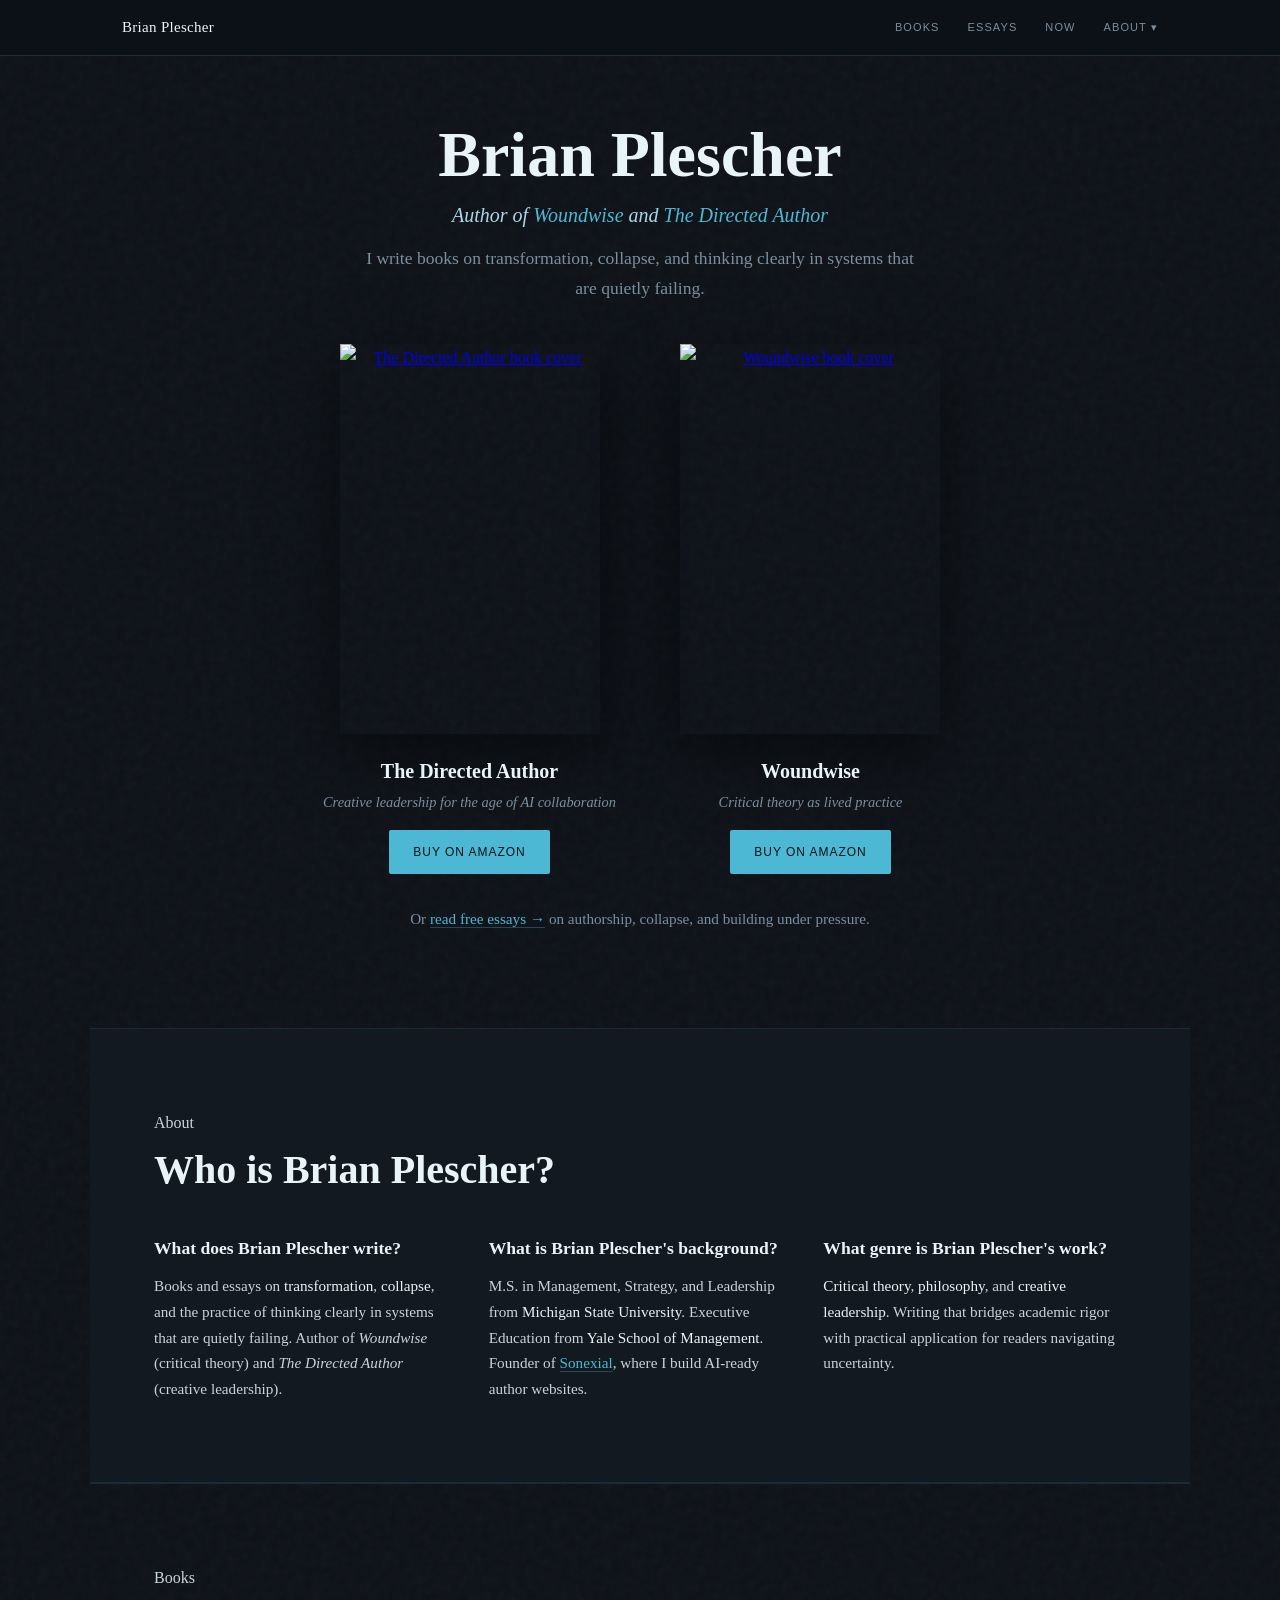
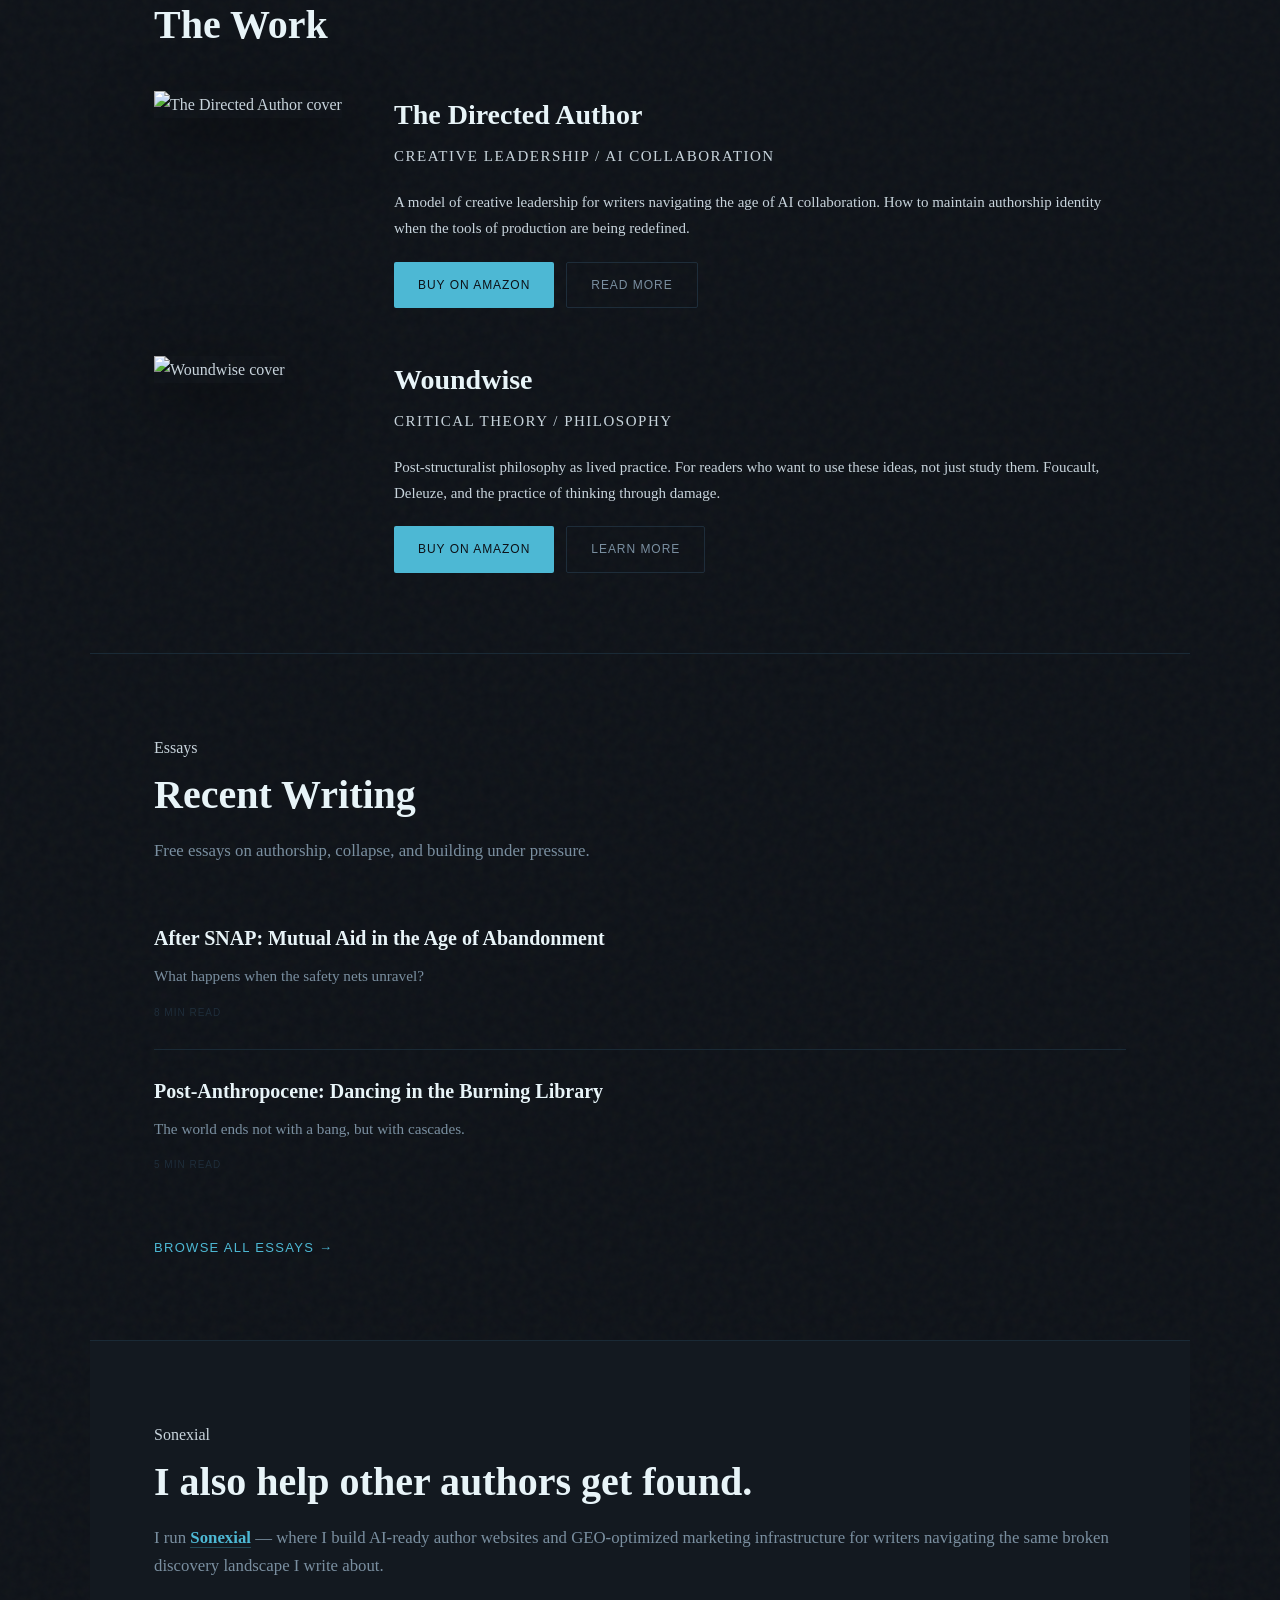
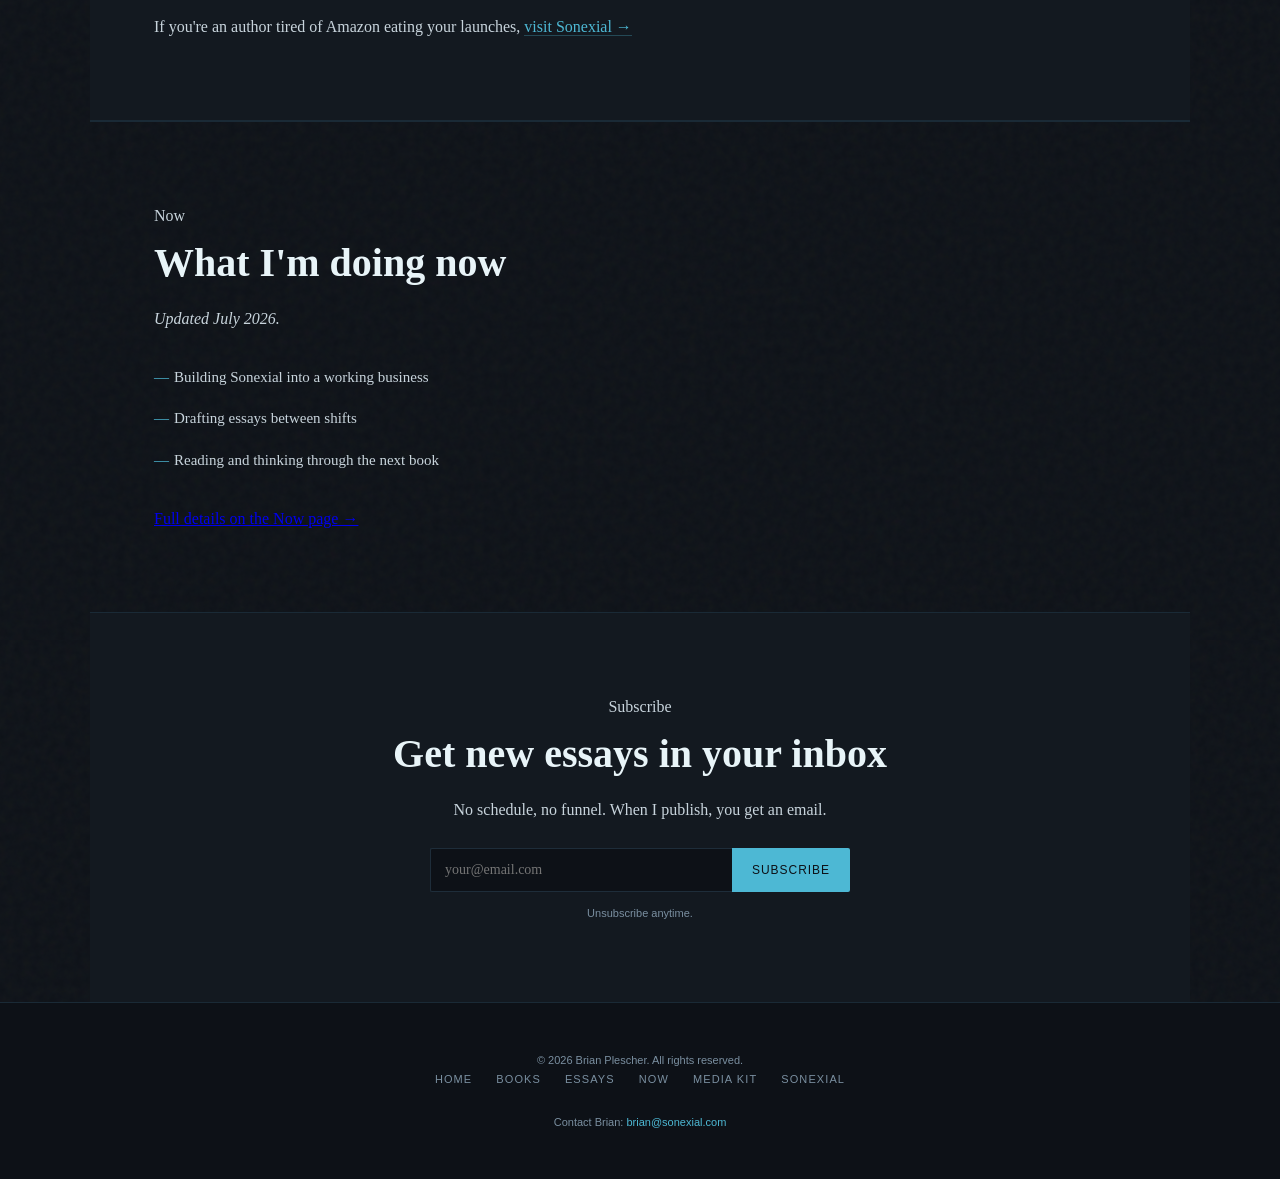
==== commit b82e3c88: "Woundwise CTAs read "Buy on Amazon" to match The Directed Author Co-Authored-By: Devin AI <158243242" ====
--- a/index.html
+++ b/index.html
@@ -236,7 +236,7 @@
                         <div class="book-info">
                             <h2 class="book-title-sm">Woundwise</h2>
                             <p class="book-subtitle">Critical theory as lived practice</p>
-                            <a href="https://www.amazon.com/Woundwise-Post-Structural-Philosophy-Lived-Practice/dp/B0H4187SJS" target="_blank" rel="noopener" class="btn-primary">Buy Now</a>
+                            <a href="https://www.amazon.com/Woundwise-Post-Structural-Philosophy-Lived-Practice/dp/B0H4187SJS" target="_blank" rel="noopener" class="btn-primary">Buy on Amazon</a>
                         </div>
                     </article>
                 </div>
@@ -313,7 +313,7 @@
                             <p>Post-structuralist philosophy as lived practice. For readers who want to use these ideas,
                                 not just study them. Foucault, Deleuze, and the practice of thinking through damage.</p>
                             <div class="book-actions">
-                                <a href="https://www.amazon.com/Woundwise-Post-Structural-Philosophy-Lived-Practice/dp/B0H4187SJS" target="_blank" rel="noopener" class="btn-primary">Buy Now</a>
+                                <a href="https://www.amazon.com/Woundwise-Post-Structural-Philosophy-Lived-Practice/dp/B0H4187SJS" target="_blank" rel="noopener" class="btn-primary">Buy on Amazon</a>
                                 <a href="/books/woundwise/" class="btn-ghost">Learn More</a>
                             </div>
                         </div>
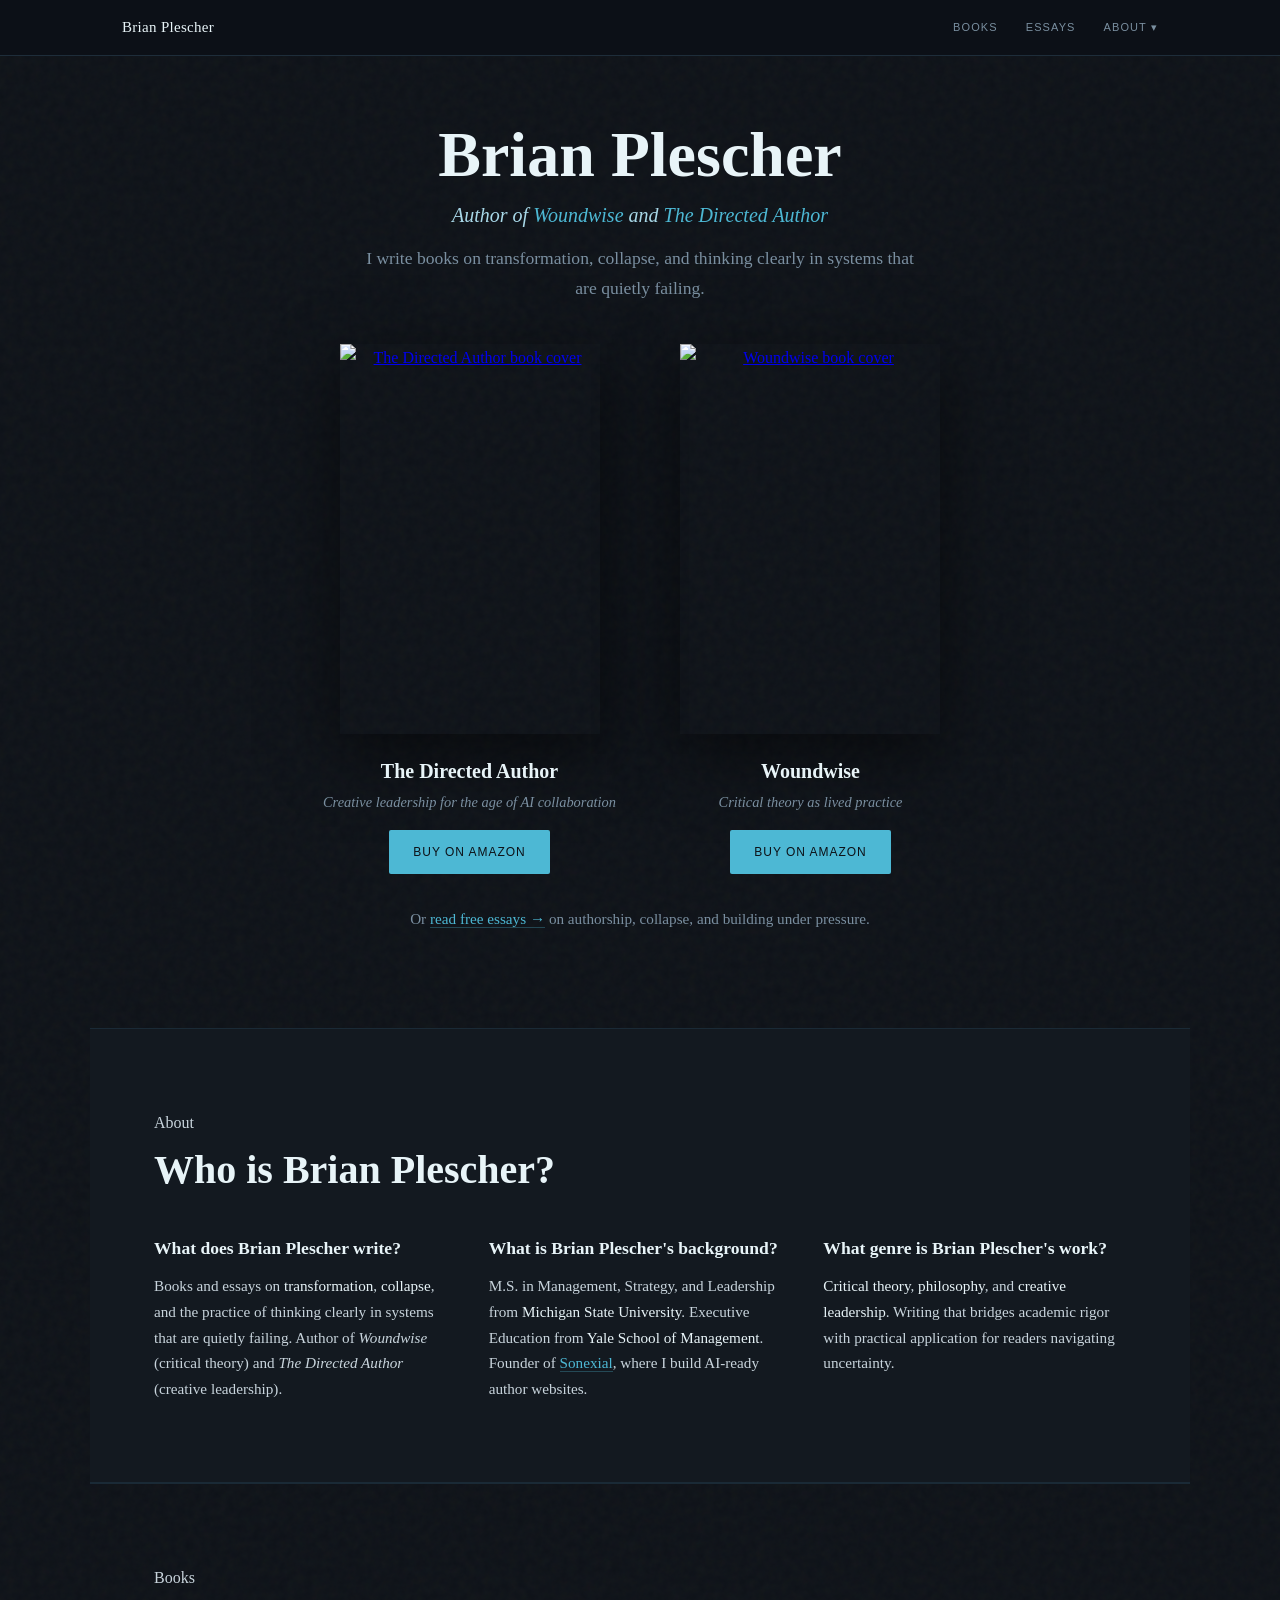
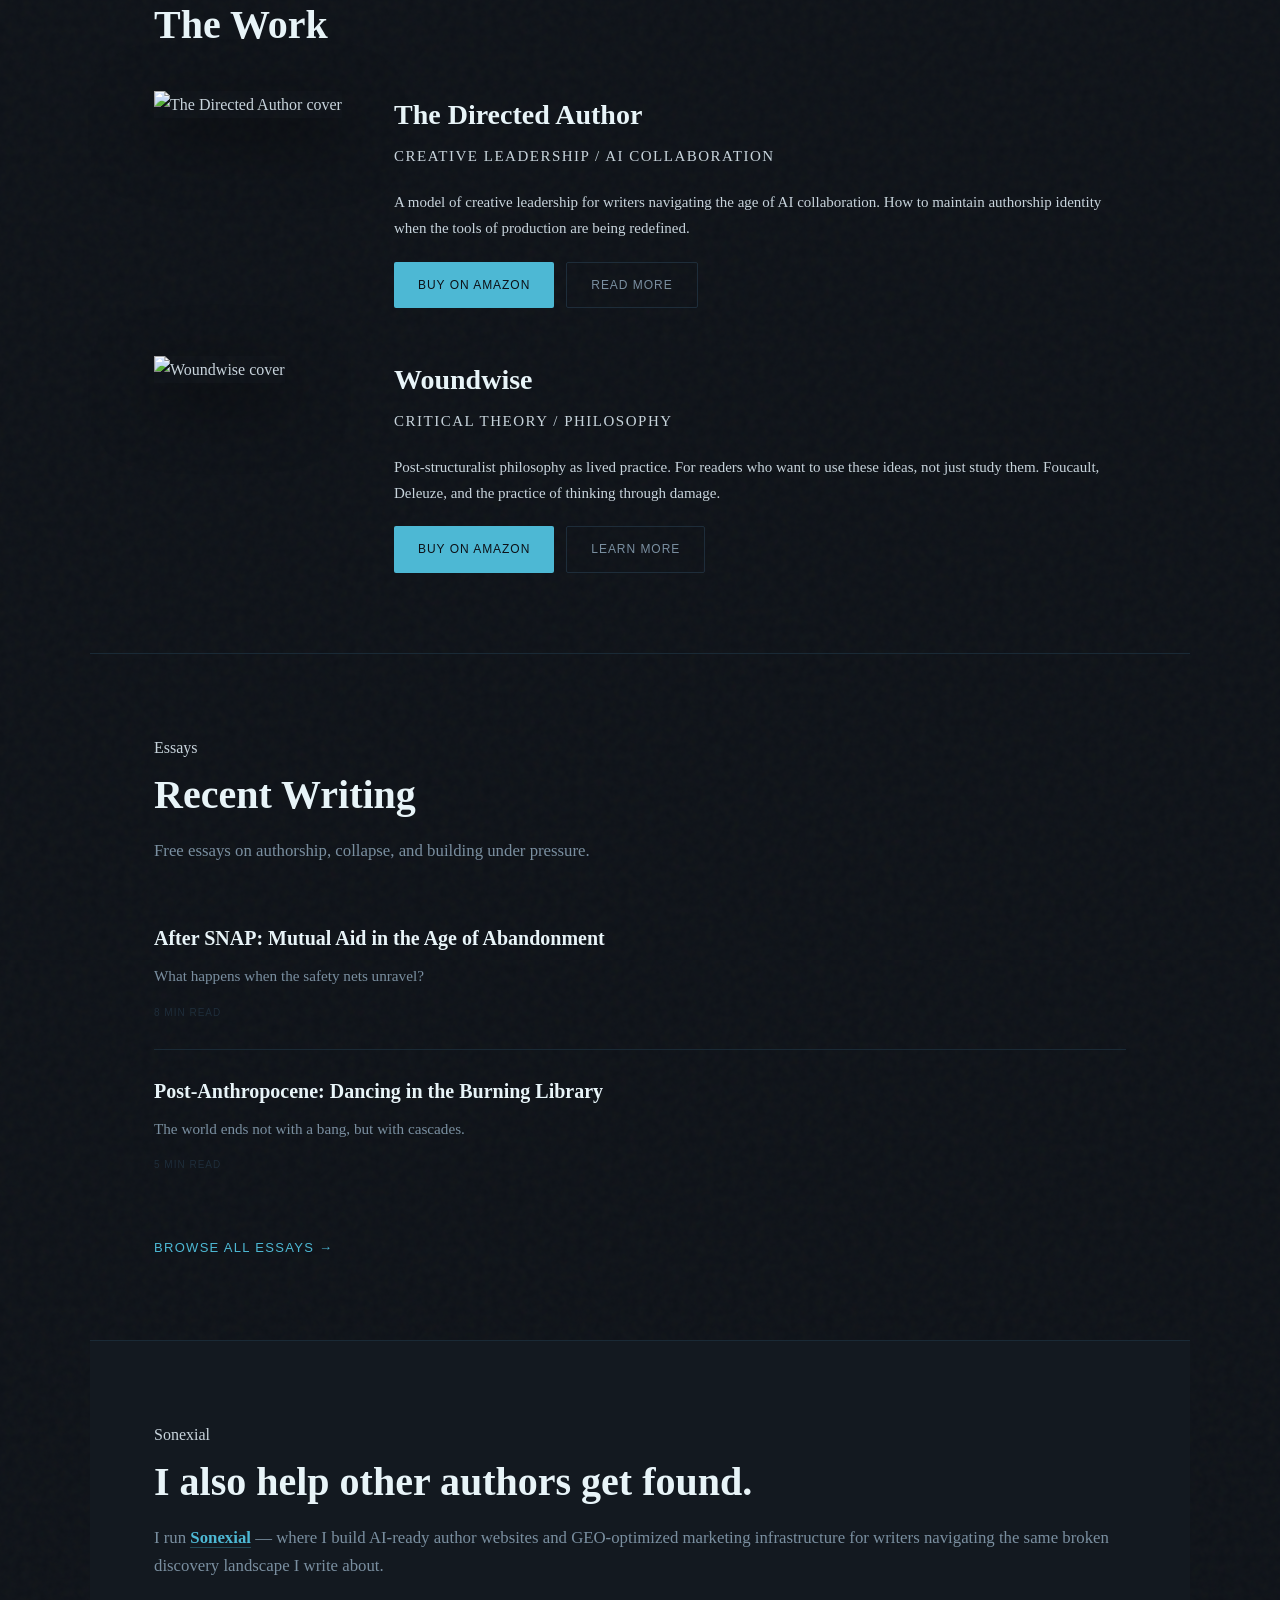
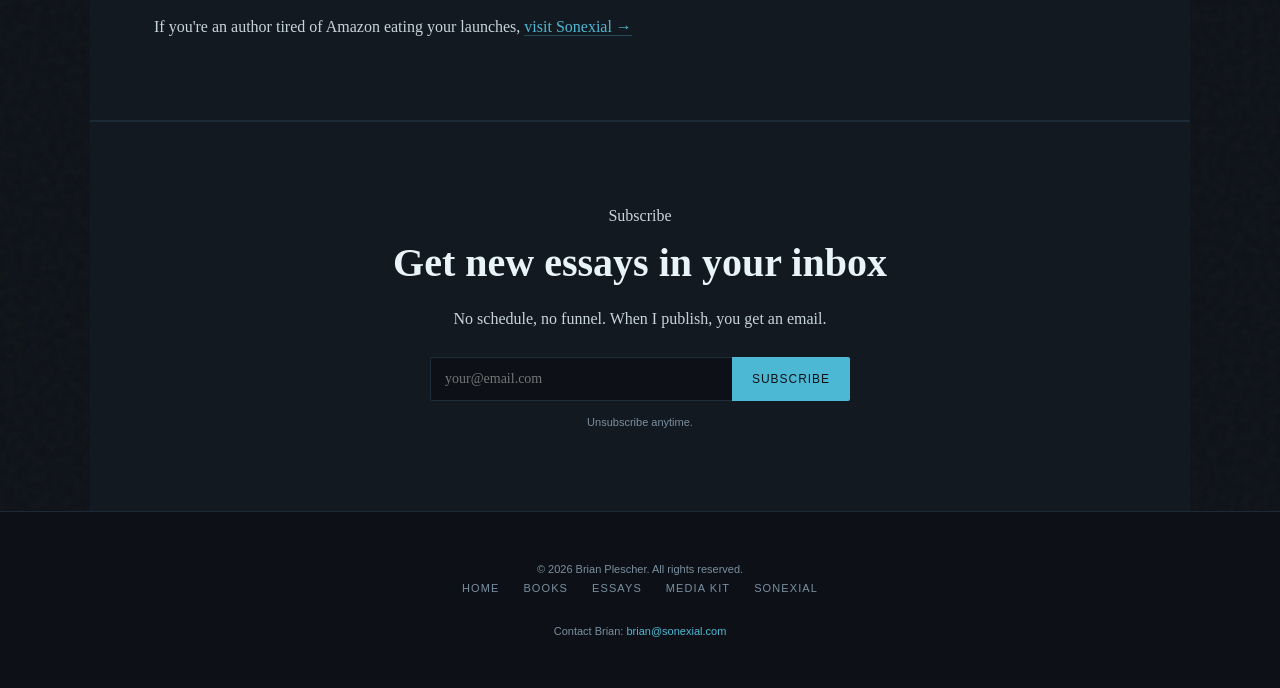
==== commit 6dd08a2c: "Remove the Now page and homepage Now section; redirect /now/ to /about/ Co-Authored-By: Devin AI <15" ====
--- a/index.html
+++ b/index.html
@@ -194,7 +194,6 @@
             <nav class="main-nav" id="main-nav" aria-label="Main navigation">
                 <a href="#books-heading">Books</a>
                 <a href="/essays.html">Essays</a>
-                <a href="/now/">Now</a>
                 <div class="nav-dropdown">
                     <a href="#about">About</a>
                     <div class="nav-submenu"><a href="/media-kit/">Media Kit</a></div>
@@ -361,19 +360,6 @@
         </section>
 
         <!-- NOW SECTION -->
-        <section class="section now-section" aria-label="Now">
-            <div class="container">
-                <div class="section-label">Now</div>
-                <h2 class="section-title">What I'm doing now</h2>
-                <p><em>Updated July 2026.</em></p>
-                <ul class="now-list">
-                    <li>Building Sonexial into a working business</li>
-                    <li>Drafting essays between shifts</li>
-                    <li>Reading and thinking through the next book</li>
-                </ul>
-                <p><a href="/now/">Full details on the Now page →</a></p>
-            </div>
-        </section>
 
         <!-- SUBSCRIBE -->
         <section class="section subscribe-section" id="subscribe" aria-label="Subscribe">
@@ -403,7 +389,6 @@
                 <a href="/">Home</a>
                 <a href="/#books-heading">Books</a>
                 <a href="/essays.html">Essays</a>
-                <a href="/now/">Now</a>
                 <a href="/media-kit/">Media Kit</a>
                 <a href="https://sonexial.com">Sonexial</a>
             </nav>
--- a/style.css
+++ b/style.css
@@ -50,6 +50,7 @@
   line-height: 1.7;
   overflow-x: hidden;
   background-image: url("data:image/svg+xml,%3Csvg viewBox='0 0 200 200' xmlns='http://www.w3.org/2000/svg'%3E%3Cfilter id='n'%3E%3CfeTurbulence type='fractalNoise' baseFrequency='0.75' numOctaves='4' stitchTiles='stitch'/%3E%3C/filter%3E%3Crect width='100%25' height='100%25' filter='url(%23n)' opacity='0.035'/%3E%3C/svg%3E");
+  padding-top: 56px;
 }
 
 main#main {
@@ -284,8 +285,6 @@
   }
 }
 
-body { padding-top: 56px; }
-
 /* ==================== NEW HERO (Books First) ==================== */
 .hero {
   min-height: calc(100vh - 56px);
@@ -404,76 +403,6 @@
 }
 
 /* ==================== LEGACY HERO ==================== */
-.hero-wordmark {
-  font-family: 'IM Fell English', serif;
-  font-size: 3.5rem;
-  color: var(--headline);
-  line-height: 1.1;
-  margin-bottom: 1.25rem;
-  opacity: 0;
-  transform: translateY(12px);
-  animation: fadeUp 0.6s ease forwards;
-}
-
-.hero-subhead {
-  font-family: 'Libre Baskerville', serif;
-  font-style: italic;
-  font-size: 1.1rem;
-  color: var(--muted);
-  margin-bottom: 1.5rem;
-  opacity: 0;
-  transform: translateY(12px);
-  animation: fadeUp 0.6s ease 0.15s forwards;
-}
-
-.hero-body {
-  font-family: 'Libre Baskerville', serif;
-  font-size: 1rem;
-  color: var(--body);
-  max-width: 520px;
-  margin: 0 auto 2rem;
-  line-height: 1.8;
-  opacity: 0;
-  transform: translateY(12px);
-  animation: fadeUp 0.6s ease 0.3s forwards;
-}
-
-.hero-cta {
-  font-family: 'Montserrat', sans-serif;
-  font-size: 13px;
-  font-weight: 500;
-  letter-spacing: 0.15em;
-  text-transform: uppercase;
-  color: var(--cyan);
-  text-decoration: none;
-  opacity: 0;
-  transform: translateY(12px);
-  animation: fadeUp 0.6s ease 0.45s forwards;
-  transition: opacity 0.2s;
-}
-
-.hero-cta:hover { opacity: 0.8; }
-
-.scroll-indicator {
-  position: absolute;
-  bottom: 2rem;
-  left: 50%;
-  transform: translateX(-50%);
-  opacity: 0;
-  animation: fadeUp 0.6s ease 0.8s forwards;
-  transition: opacity 0.4s;
-}
-
-.scroll-indicator.hidden { opacity: 0 !important; }
-
-.scroll-chevron {
-  width: 20px;
-  height: 20px;
-  border-right: 2px solid var(--muted);
-  border-bottom: 2px solid var(--muted);
-  transform: rotate(45deg);
-  animation: bounce 1.6s ease infinite;
-}
 
 @keyframes bounce {
   0%, 100% { transform: rotate(45deg) translateY(0); }
@@ -500,14 +429,7 @@
   margin: 0 auto;
 }
 
-.section-full {
-  padding: 5rem 2rem;
-  width: 100%;
-}
-
-.section + .section,
-.section + .section-full,
-.section-full + .section {
+.section + .section {
   border-top: 1px solid var(--rule);
 }
 
@@ -578,11 +500,6 @@
   align-items: start;
 }
 
-.book-grid.secondary {
-  grid-template-columns: 200px 1fr;
-  gap: 3rem;
-}
-
 .book-cover-wrap {
   position: sticky;
   top: 80px;
@@ -616,10 +533,6 @@
   color: var(--headline);
   line-height: 1.15;
   margin-bottom: 0.5rem;
-}
-
-.book-title.secondary {
-  font-size: 1.75rem;
 }
 
 .book-format {
@@ -858,41 +771,6 @@
   opacity: 0.75;
 }
 
-.essays-minimal {
-  text-align: center;
-  padding: 4rem 2rem;
-  max-width: 580px;
-  margin: 0 auto;
-}
-
-.essays-minimal h2 {
-  font-family: 'IM Fell English', serif;
-  font-size: 2rem;
-  color: var(--headline);
-  margin-bottom: 1rem;
-}
-
-.essays-minimal p {
-  font-family: 'Libre Baskerville', serif;
-  font-size: 15px;
-  color: var(--muted);
-  line-height: 1.75;
-  margin-bottom: 1.5rem;
-}
-
-.essays-link {
-  font-family: 'Montserrat', sans-serif;
-  font-size: 13px;
-  font-weight: 500;
-  letter-spacing: 0.12em;
-  text-transform: uppercase;
-  color: var(--cyan);
-  text-decoration: none;
-  transition: opacity 0.2s;
-}
-
-.essays-link:hover { opacity: 0.75; }
-
 /* ==================== SONEXIAL SECTION ==================== */
 .sonexial-section {
   background: var(--surface);
@@ -908,28 +786,6 @@
 
 .sonexial-section a:hover {
   border-color: var(--cyan);
-}
-
-/* ==================== NOW SECTION ==================== */
-.now-list {
-  list-style: none;
-  margin: 1.5rem 0;
-}
-
-.now-list li {
-  font-family: 'Libre Baskerville', serif;
-  font-size: 15px;
-  color: var(--body);
-  padding: 0.5rem 0;
-  padding-left: 1.25rem;
-  position: relative;
-}
-
-.now-list li::before {
-  content: '—';
-  position: absolute;
-  left: 0;
-  color: var(--cyan);
 }
 
 /* ==================== SUBSCRIBE SECTION ==================== */
@@ -989,12 +845,6 @@
 }
 
 /* ==================== ABOUT SECTION ==================== */
-.about-section {
-  display: grid;
-  grid-template-columns: 160px 1fr;
-  gap: 3rem;
-  align-items: start;
-}
 
 .about-photo {
   width: 140px;
@@ -1009,31 +859,6 @@
   margin: 0.4rem 1.75rem 1rem 0;
 }
 
-.about-label {
-  font-family: 'Montserrat', sans-serif;
-  font-size: 10px;
-  font-weight: 400;
-  letter-spacing: 0.2em;
-  text-transform: uppercase;
-  color: var(--cyan);
-  margin-bottom: 0.5rem;
-}
-
-.about-name {
-  font-family: 'IM Fell English', serif;
-  font-size: 1.75rem;
-  color: var(--headline);
-  margin-bottom: 1.25rem;
-}
-
-.about-body {
-  font-family: 'Libre Baskerville', serif;
-  font-size: 15px;
-  color: var(--body);
-  line-height: 1.8;
-  margin-bottom: 1rem;
-}
-
 /* ==================== CONTACT / FORMS ==================== */
 .contact-section {
   background: var(--surface);
@@ -1059,61 +884,6 @@
   color: var(--muted);
   margin-bottom: 2rem;
 }
-
-.form-group {
-  margin-bottom: 1.25rem;
-}
-
-.form-group label {
-  display: block;
-  font-family: 'Montserrat', sans-serif;
-  font-size: 11px;
-  font-weight: 400;
-  letter-spacing: 0.1em;
-  text-transform: uppercase;
-  color: var(--muted);
-  margin-bottom: 6px;
-}
-
-.form-group input,
-.form-group textarea {
-  width: 100%;
-  padding: 12px 14px;
-  background: var(--bg);
-  border: 1px solid var(--border);
-  border-radius: 2px;
-  color: var(--body);
-  font-family: 'Libre Baskerville', serif;
-  font-size: 14px;
-  outline: none;
-  transition: border-color 0.2s;
-  min-height: 44px;
-}
-
-.form-group input:focus,
-.form-group textarea:focus {
-  border-color: var(--cyan);
-}
-
-.form-group input::placeholder,
-.form-group textarea::placeholder {
-  color: var(--muted);
-}
-
-.form-group textarea {
-  resize: vertical;
-  min-height: 120px;
-}
-
-.form-error {
-  color: var(--error);
-  font-family: 'Montserrat', sans-serif;
-  font-size: 11px;
-  margin-top: 4px;
-  display: none;
-}
-
-.form-error.visible { display: block; }
 
 .email-form {
   display: flex;
@@ -1158,22 +928,6 @@
 
 .email-form button:hover { background: var(--cyan-light); }
 
-.newsletter-section {
-  margin-top: 3rem;
-  padding-top: 2.5rem;
-  border-top: 1px solid var(--rule);
-}
-
-.newsletter-label {
-  font-family: 'Montserrat', sans-serif;
-  font-size: 10px;
-  font-weight: 400;
-  letter-spacing: 0.2em;
-  text-transform: uppercase;
-  color: var(--cyan);
-  margin-bottom: 0.5rem;
-}
-
 .newsletter-body {
   font-family: 'Libre Baskerville', serif;
   font-size: 14px;
@@ -1273,59 +1027,6 @@
   font-style: italic;
   font-size: 12px;
   color: var(--border);
-}
-
-/* ==================== PROMO BAND ==================== */
-.promo-band {
-  background: var(--surface-raised);
-  border-bottom: 1px solid var(--border);
-  padding: 0.75rem 2rem;
-  text-align: center;
-}
-
-.promo-band a {
-  font-family: 'Montserrat', sans-serif;
-  font-size: 12px;
-  font-weight: 400;
-  letter-spacing: 0.08em;
-  color: var(--cyan);
-  text-decoration: none;
-  transition: opacity 0.2s;
-}
-
-.promo-band a:hover { opacity: 0.75; }
-
-/* ==================== PAGE HEADERS ==================== */
-.page-header {
-  padding: 4rem 2rem 3rem;
-  max-width: var(--max-width-content);
-  margin: 0 auto;
-  border-bottom: 1px solid var(--rule);
-}
-
-.page-label {
-  font-family: 'Montserrat', sans-serif;
-  font-size: 10px;
-  font-weight: 400;
-  letter-spacing: 0.2em;
-  text-transform: uppercase;
-  color: var(--cyan);
-  margin-bottom: 0.75rem;
-}
-
-.page-title {
-  font-family: 'IM Fell English', serif;
-  font-size: clamp(2rem, 5vw, 3rem);
-  color: var(--headline);
-  line-height: 1.15;
-  margin-bottom: 0.5rem;
-}
-
-.page-subtitle {
-  font-family: 'IM Fell English', serif;
-  font-style: italic;
-  font-size: 1.1rem;
-  color: var(--muted);
 }
 
 /* ==================== ESSAYS PAGE ==================== */
@@ -1419,56 +1120,7 @@
 
 .back-to-top-link:hover { color: var(--cyan); }
 
-/* ==================== CHAPTER LIST ==================== */
-.chapter-list {
-  list-style: none;
-  padding: 0;
-  margin: 1.5rem 0;
-}
-
-.chapter-list li {
-  font-family: 'Libre Baskerville', serif;
-  font-size: 14px;
-  color: var(--body);
-  padding: 0.6rem 0;
-  border-bottom: 1px solid var(--rule);
-  display: flex;
-  align-items: baseline;
-  gap: 0.75rem;
-}
-
-.chapter-list li:last-child { border-bottom: none; }
-
-.chapter-num {
-  font-family: 'Montserrat', sans-serif;
-  font-size: 10px;
-  font-weight: 400;
-  letter-spacing: 0.1em;
-  color: var(--cyan);
-  min-width: 2rem;
-}
-
 /* ==================== SLICKENS PAGE ==================== */
-.slickens-section {
-  background: var(--surface);
-  border-top: 1px solid var(--border);
-  border-bottom: 1px solid var(--border);
-}
-
-.slickens-inner {
-  max-width: 580px;
-  margin: 0 auto;
-  text-align: center;
-  padding: 5rem 2rem;
-}
-
-.slickens-title {
-  font-family: 'IM Fell English', serif;
-  font-size: 3rem;
-  color: var(--headline);
-  margin-bottom: 0.5rem;
-  letter-spacing: 0.02em;
-}
 
 .slickens-page {
   min-height: calc(100vh - 56px);
@@ -1515,18 +1167,12 @@
     animation-iteration-count: 1 !important;
     transition-duration: 0.01ms !important;
   }
-  .hero-wordmark, .hero-subhead, .hero-body, .hero-cta, .scroll-indicator {
-    opacity: 1;
-    transform: none;
-    animation: none;
-  }
   .fade-in { opacity: 1; transform: none; }
 }
 
 /* ==================== RESPONSIVE ==================== */
 @media (max-width: 768px) {
-  .book-grid,
-  .book-grid.secondary {
+  .book-grid {
     grid-template-columns: 1fr;
     gap: 2rem;
   }
@@ -1537,12 +1183,6 @@
     margin: 0 auto;
   }
 
-  .about-section {
-    grid-template-columns: 1fr;
-    gap: 1.5rem;
-    text-align: center;
-  }
-
   .about-photo {
     margin: 0 auto;
   }
@@ -1577,13 +1217,7 @@
     border-radius: 0 0 2px 2px;
   }
 
-  .hero-wordmark { font-size: 2.2rem; }
-
-  .section, .section-narrow, .section-full {
-    padding: 3rem 1.25rem;
-  }
-
-  .slickens-inner {
+  .section, .section-narrow {
     padding: 3rem 1.25rem;
   }
 
@@ -1688,3 +1322,8 @@
 
 .media-kit a,
 .media-kit-asset figcaption a { color: var(--cyan); }
+
+/* ── Shared modifiers (replace repeated inline styles) ── */
+.footer-tagline a { color: inherit; text-decoration: none; }
+.buy-block { text-align: center; }
+.buy-block .book-ctas { justify-content: center; }
